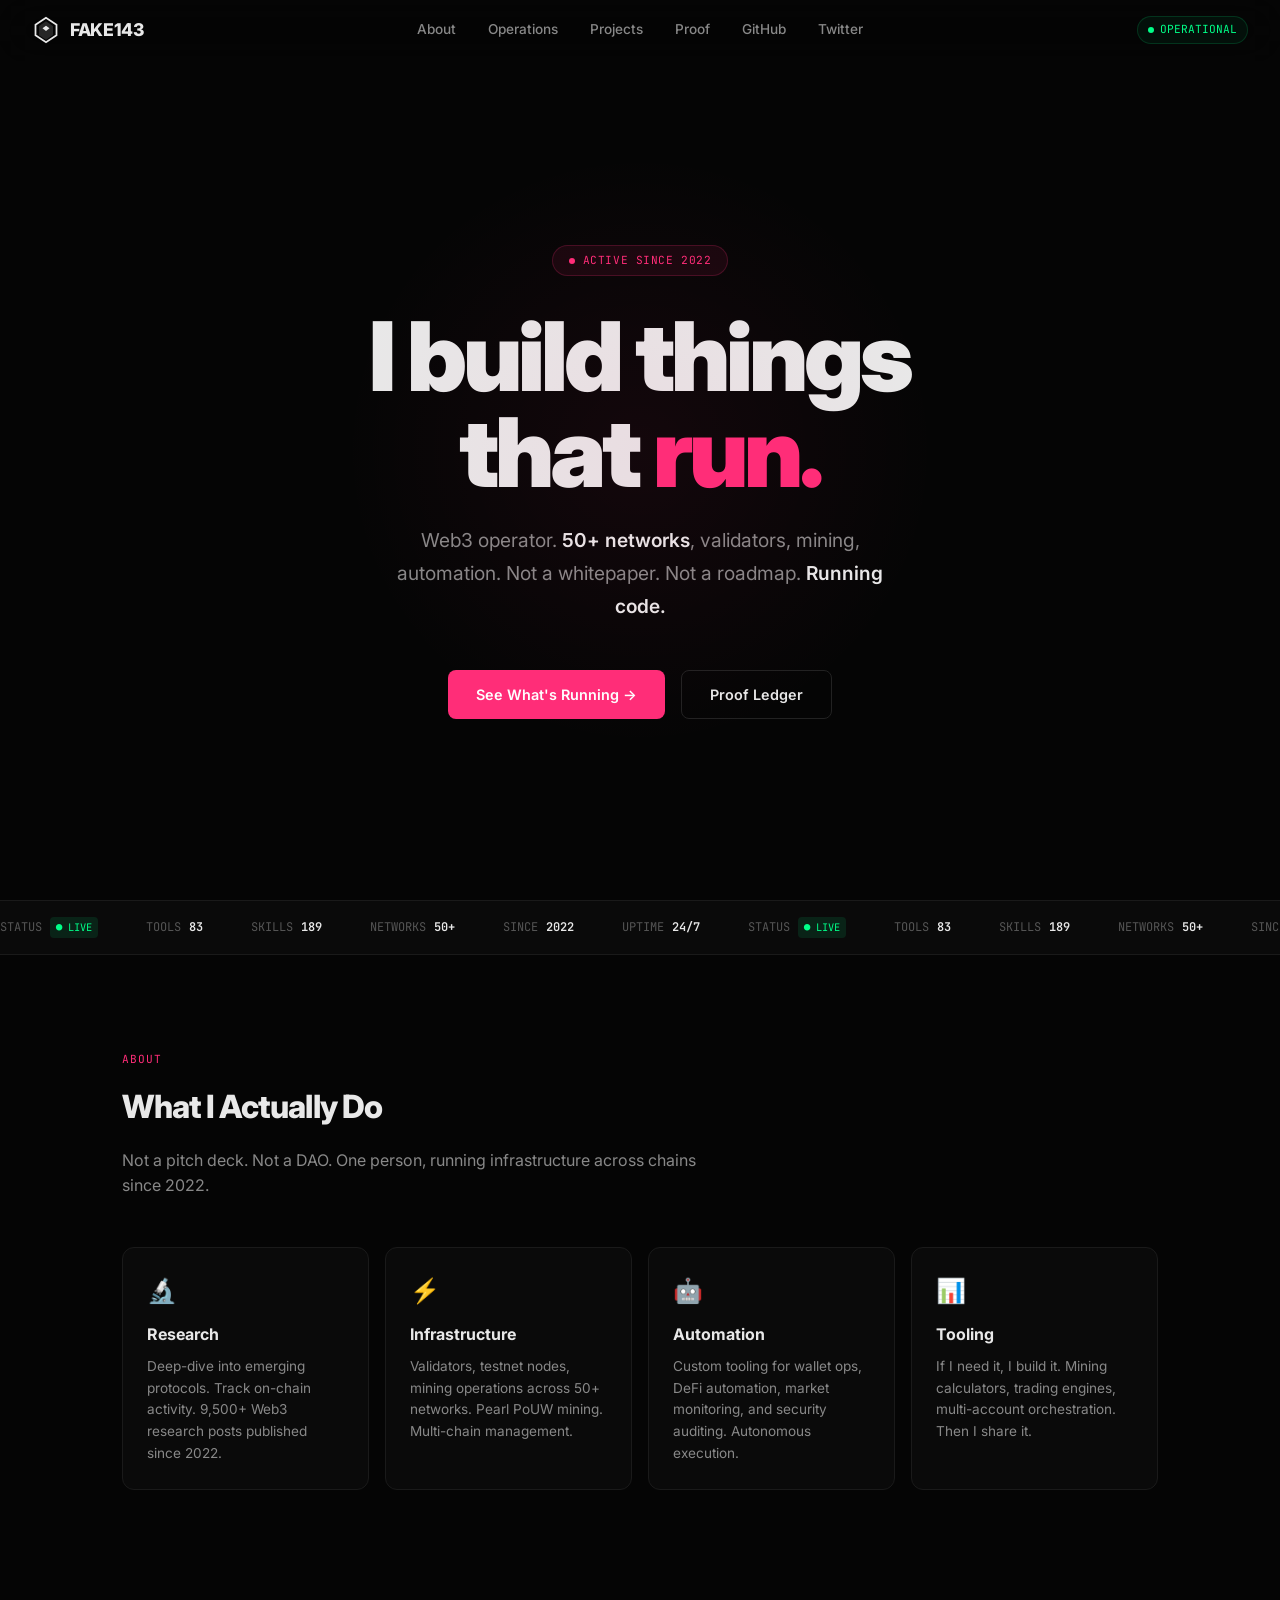
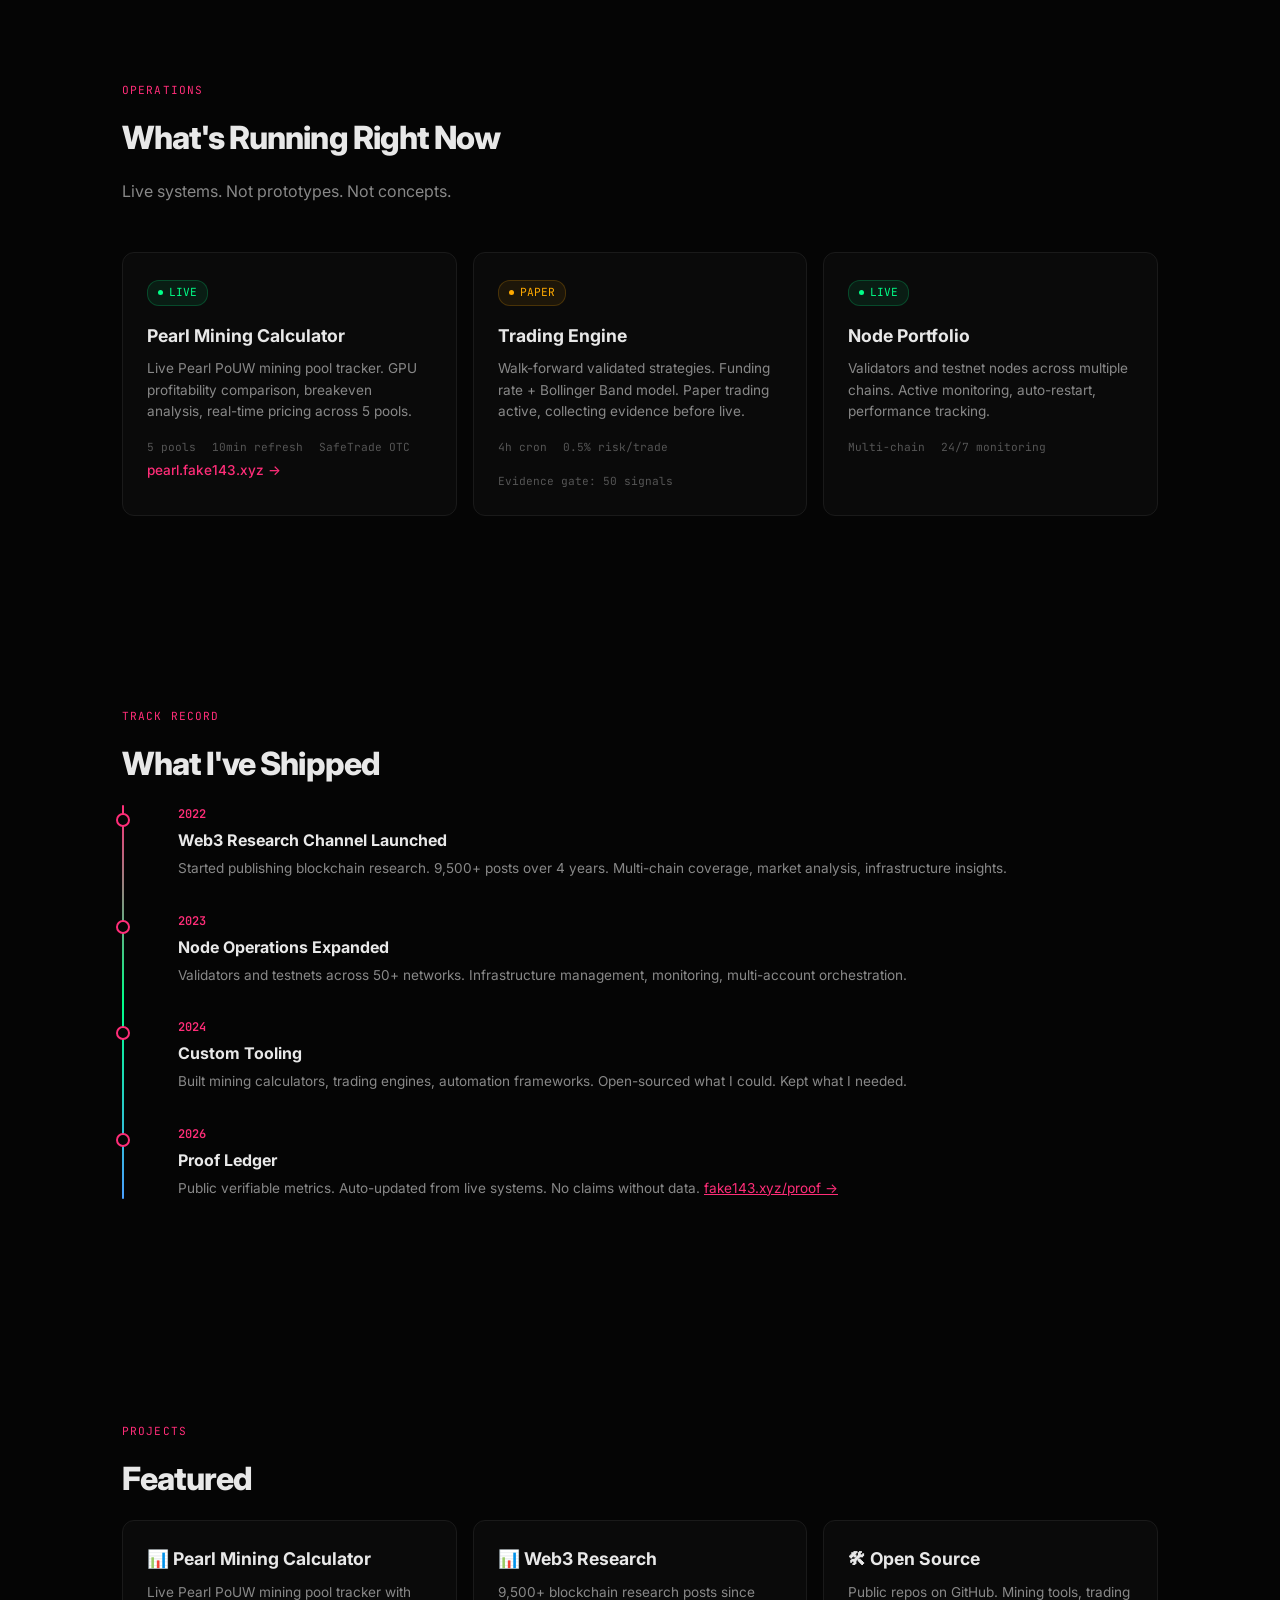
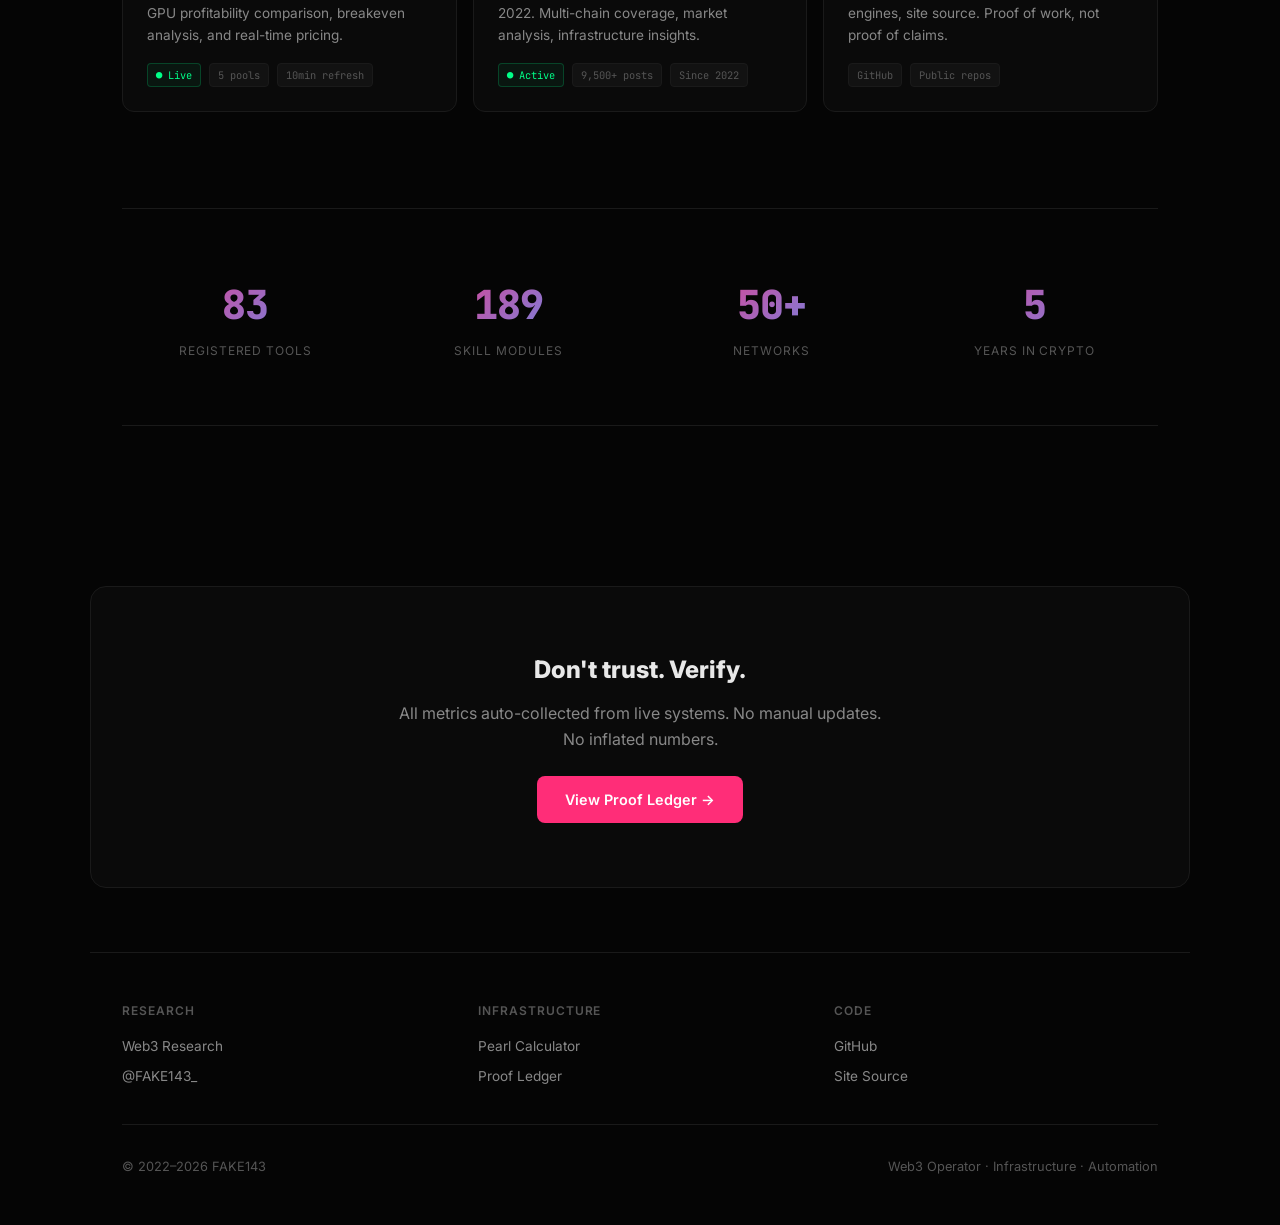
==== index.html @ 67526022 "Remove airdrop references for Google Safe Browsing review" ====
<!DOCTYPE html>
<html lang="en">
<head>
  <meta charset="UTF-8">
  <meta name="viewport" content="width=device-width, initial-scale=1.0">
  <title>FAKE143 — Web3 Operator</title>
  <meta name="description" content="FAKE143 — Web3 operator. Research, infrastructure, and automation across 50+ networks since 2022.">
  <meta property="og:title" content="FAKE143 — Web3 Operator">
  <meta property="og:description" content="Research, infrastructure, and automation across 50+ networks since 2022.">
  <meta property="og:type" content="website">
  <meta property="og:url" content="https://fake143.xyz">
  <link rel="canonical" href="https://fake143.xyz">
  <link rel="preconnect" href="https://fonts.googleapis.com">
  <link href="https://fonts.googleapis.com/css2?family=Inter:wght@400;500;600;700;800;900&family=JetBrains+Mono:wght@400;500;600&display=swap" rel="stylesheet">
  <style>
    :root {
      --bg: #050505;
      --surface: #0a0a0a;
      --surface-2: #0f0f0f;
      --border: #1a1a1a;
      --border-light: #222;
      --text: #e8e8e8;
      --text-dim: #888;
      --muted: #555;
      --pink: #ff2d78;
      --pink-dim: #cc2360;
      --green: #00ff88;
      --green-dim: #00cc6a;
      --blue: #4a9eff;
      --orange: #ffaa00;
      --mono: 'JetBrains Mono', 'Fira Code', monospace;
    }

    * { margin: 0; padding: 0; box-sizing: border-box; }

    html { scroll-behavior: smooth; }

    body {
      font-family: 'Inter', -apple-system, sans-serif;
      background: var(--bg);
      color: var(--text);
      line-height: 1.6;
      -webkit-font-smoothing: antialiased;
    }

    /* NAV */
    nav {
      position: fixed;
      top: 0;
      left: 0;
      right: 0;
      z-index: 100;
      padding: 1rem 2rem;
      display: flex;
      justify-content: space-between;
      align-items: center;
      backdrop-filter: blur(20px);
      background: rgba(5,5,5,0.8);
      border-bottom: 1px solid transparent;
      transition: border-color 0.3s;
    }

    nav.scrolled { border-bottom-color: var(--border); }

    .nav-logo {
      display: flex;
      align-items: center;
      gap: 10px;
      text-decoration: none;
      color: var(--text);
      font-weight: 800;
      font-size: 1.1rem;
      letter-spacing: -0.02em;
    }

    .nav-logo svg { width: 28px; height: 28px; }

    .nav-links {
      display: flex;
      gap: 2rem;
      align-items: center;
    }

    .nav-links a {
      color: var(--text-dim);
      text-decoration: none;
      font-size: 0.85rem;
      font-weight: 500;
      transition: color 0.2s;
    }

    .nav-links a:hover { color: var(--text); }

    .nav-status {
      display: flex;
      align-items: center;
      gap: 6px;
      font-family: var(--mono);
      font-size: 0.7rem;
      color: var(--green);
      background: rgba(0,255,136,0.05);
      padding: 4px 10px;
      border-radius: 20px;
      border: 1px solid rgba(0,255,136,0.15);
    }

    .nav-status .pulse {
      width: 6px;
      height: 6px;
      background: var(--green);
      border-radius: 50%;
      animation: pulse 2s infinite;
    }

    @keyframes pulse {
      0%, 100% { opacity: 1; }
      50% { opacity: 0.4; }
    }

    /* HERO */
    .hero {
      min-height: 100vh;
      display: flex;
      flex-direction: column;
      justify-content: center;
      align-items: center;
      text-align: center;
      padding: 8rem 2rem 4rem;
      position: relative;
      overflow: hidden;
    }

    .hero::before {
      content: '';
      position: absolute;
      top: 50%;
      left: 50%;
      transform: translate(-50%, -50%);
      width: 600px;
      height: 600px;
      background: radial-gradient(circle, rgba(255,45,120,0.06) 0%, transparent 70%);
      pointer-events: none;
    }

    .hero-badge {
      display: inline-flex;
      align-items: center;
      gap: 8px;
      background: rgba(255,45,120,0.08);
      border: 1px solid rgba(255,45,120,0.2);
      padding: 6px 16px;
      border-radius: 24px;
      font-family: var(--mono);
      font-size: 0.7rem;
      color: var(--pink);
      letter-spacing: 0.05em;
      margin-bottom: 2rem;
    }

    .hero-badge .dot {
      width: 6px;
      height: 6px;
      background: var(--pink);
      border-radius: 50%;
      animation: pulse 2s infinite;
    }

    .hero h1 {
      font-size: clamp(3rem, 8vw, 6rem);
      font-weight: 900;
      letter-spacing: -0.04em;
      line-height: 1;
      margin-bottom: 1.5rem;
    }

    .hero h1 .accent { color: var(--pink); }

    .hero-sub {
      font-size: 1.2rem;
      color: var(--text-dim);
      max-width: 500px;
      margin-bottom: 3rem;
      line-height: 1.7;
    }

    .hero-sub strong { color: var(--text); font-weight: 600; }

    .hero-actions {
      display: flex;
      gap: 1rem;
      flex-wrap: wrap;
      justify-content: center;
    }

    .btn {
      display: inline-flex;
      align-items: center;
      gap: 8px;
      padding: 12px 28px;
      border-radius: 8px;
      font-size: 0.9rem;
      font-weight: 600;
      text-decoration: none;
      transition: all 0.2s;
      cursor: pointer;
      border: none;
    }

    .btn-primary {
      background: var(--pink);
      color: white;
    }

    .btn-primary:hover {
      background: var(--pink-dim);
      transform: translateY(-1px);
    }

    .btn-ghost {
      background: transparent;
      color: var(--text);
      border: 1px solid var(--border-light);
    }

    .btn-ghost:hover {
      border-color: var(--muted);
      transform: translateY(-1px);
    }

    /* LIVE TICKER */
    .ticker {
      background: var(--surface);
      border-top: 1px solid var(--border);
      border-bottom: 1px solid var(--border);
      padding: 1rem 0;
      overflow: hidden;
    }

    .ticker-inner {
      display: flex;
      gap: 3rem;
      animation: scroll 30s linear infinite;
      white-space: nowrap;
    }

    @keyframes scroll {
      0% { transform: translateX(0); }
      100% { transform: translateX(-50%); }
    }

    .ticker-item {
      display: flex;
      align-items: center;
      gap: 8px;
      font-family: var(--mono);
      font-size: 0.75rem;
      color: var(--text-dim);
      flex-shrink: 0;
    }

    .ticker-item .label { color: var(--muted); }

    .ticker-item .value { color: var(--text); font-weight: 600; }

    .ticker-item .live {
      color: var(--green);
      font-size: 0.65rem;
      background: rgba(0,255,136,0.1);
      padding: 2px 6px;
      border-radius: 4px;
    }

    /* SECTIONS */
    section {
      padding: 6rem 2rem;
      max-width: 1100px;
      margin: 0 auto;
    }

    .section-label {
      font-family: var(--mono);
      font-size: 0.7rem;
      color: var(--pink);
      letter-spacing: 0.1em;
      text-transform: uppercase;
      margin-bottom: 0.75rem;
    }

    .section-title {
      font-size: 2rem;
      font-weight: 800;
      letter-spacing: -0.03em;
      margin-bottom: 1rem;
    }

    .section-desc {
      color: var(--text-dim);
      font-size: 1rem;
      max-width: 600px;
      margin-bottom: 3rem;
    }

    /* ABOUT GRID */
    .about-grid {
      display: grid;
      grid-template-columns: repeat(auto-fit, minmax(240px, 1fr));
      gap: 1rem;
    }

    .about-card {
      background: var(--surface);
      border: 1px solid var(--border);
      border-radius: 12px;
      padding: 1.5rem;
      transition: border-color 0.2s;
    }

    .about-card:hover { border-color: var(--border-light); }

    .about-card .icon {
      font-size: 1.5rem;
      margin-bottom: 0.75rem;
    }

    .about-card h3 {
      font-size: 1rem;
      font-weight: 700;
      margin-bottom: 0.5rem;
    }

    .about-card p {
      font-size: 0.85rem;
      color: var(--text-dim);
      line-height: 1.6;
    }

    /* OPERATIONS */
    .ops-grid {
      display: grid;
      grid-template-columns: repeat(auto-fit, minmax(280px, 1fr));
      gap: 1rem;
    }

    .ops-card {
      background: var(--surface);
      border: 1px solid var(--border);
      border-radius: 12px;
      padding: 1.5rem;
      position: relative;
      overflow: hidden;
      transition: border-color 0.2s;
    }

    .ops-card:hover { border-color: var(--border-light); }

    .ops-card .status {
      display: inline-flex;
      align-items: center;
      gap: 6px;
      font-family: var(--mono);
      font-size: 0.7rem;
      padding: 3px 10px;
      border-radius: 12px;
      margin-bottom: 1rem;
    }

    .ops-card .status.live {
      color: var(--green);
      background: rgba(0,255,136,0.08);
      border: 1px solid rgba(0,255,136,0.2);
    }

    .ops-card .status.active {
      color: var(--orange);
      background: rgba(255,170,0,0.08);
      border: 1px solid rgba(255,170,0,0.2);
    }

    .ops-card .status .dot {
      width: 5px;
      height: 5px;
      border-radius: 50%;
    }

    .ops-card .status.live .dot { background: var(--green); animation: pulse 2s infinite; }
    .ops-card .status.active .dot { background: var(--orange); animation: pulse 3s infinite; }

    .ops-card h3 {
      font-size: 1.1rem;
      font-weight: 700;
      margin-bottom: 0.5rem;
    }

    .ops-card p {
      font-size: 0.85rem;
      color: var(--text-dim);
      line-height: 1.6;
      margin-bottom: 1rem;
    }

    .ops-card .meta {
      display: flex;
      gap: 1rem;
      flex-wrap: wrap;
    }

    .ops-card .meta span {
      font-family: var(--mono);
      font-size: 0.7rem;
      color: var(--muted);
    }

    .ops-card a {
      color: var(--pink);
      text-decoration: none;
      font-size: 0.85rem;
      font-weight: 500;
    }

    .ops-card a:hover { text-decoration: underline; }

    /* TIMELINE */
    .timeline {
      position: relative;
      padding-left: 2rem;
    }

    .timeline::before {
      content: '';
      position: absolute;
      left: 0;
      top: 0;
      bottom: 0;
      width: 2px;
      background: linear-gradient(to bottom, var(--pink), var(--green), var(--blue));
      border-radius: 2px;
    }

    .timeline-item {
      position: relative;
      margin-bottom: 2rem;
      padding-left: 1.5rem;
    }

    .timeline-item::before {
      content: '';
      position: absolute;
      left: -2.35rem;
      top: 0.5rem;
      width: 10px;
      height: 10px;
      background: var(--bg);
      border: 2px solid var(--pink);
      border-radius: 50%;
    }

    .timeline-item .year {
      font-family: var(--mono);
      font-size: 0.75rem;
      color: var(--pink);
      font-weight: 600;
      margin-bottom: 0.25rem;
    }

    .timeline-item h3 {
      font-size: 1rem;
      font-weight: 700;
      margin-bottom: 0.25rem;
    }

    .timeline-item p {
      font-size: 0.85rem;
      color: var(--text-dim);
    }

    /* PROJECTS */
    .projects-grid {
      display: grid;
      grid-template-columns: repeat(auto-fit, minmax(300px, 1fr));
      gap: 1rem;
    }

    .project-card {
      background: var(--surface);
      border: 1px solid var(--border);
      border-radius: 12px;
      padding: 1.5rem;
      text-decoration: none;
      color: inherit;
      transition: all 0.2s;
      display: block;
    }

    .project-card:hover {
      border-color: var(--pink);
      transform: translateY(-2px);
    }

    .project-card h3 {
      font-size: 1.1rem;
      font-weight: 700;
      margin-bottom: 0.5rem;
    }

    .project-card p {
      font-size: 0.85rem;
      color: var(--text-dim);
      line-height: 1.6;
      margin-bottom: 1rem;
    }

    .project-card .tags {
      display: flex;
      gap: 8px;
      flex-wrap: wrap;
    }

    .project-card .tag {
      font-family: var(--mono);
      font-size: 0.65rem;
      padding: 3px 8px;
      border-radius: 4px;
      background: rgba(255,255,255,0.03);
      color: var(--muted);
      border: 1px solid var(--border);
    }

    .project-card .tag.live {
      color: var(--green);
      background: rgba(0,255,136,0.05);
      border-color: rgba(0,255,136,0.2);
    }

    /* STATS */
    .stats-bar {
      display: grid;
      grid-template-columns: repeat(4, 1fr);
      gap: 1rem;
      padding: 4rem 0;
      border-top: 1px solid var(--border);
      border-bottom: 1px solid var(--border);
    }

    .stat {
      text-align: center;
    }

    .stat .number {
      font-size: 2.5rem;
      font-weight: 900;
      font-family: var(--mono);
      letter-spacing: -0.02em;
      background: linear-gradient(135deg, var(--pink), var(--blue));
      -webkit-background-clip: text;
      -webkit-text-fill-color: transparent;
      background-clip: text;
    }

    .stat .label {
      font-size: 0.75rem;
      color: var(--muted);
      text-transform: uppercase;
      letter-spacing: 0.08em;
      margin-top: 0.25rem;
    }

    /* PROOF CTA */
    .proof-cta {
      text-align: center;
      padding: 4rem 2rem;
      background: var(--surface);
      border: 1px solid var(--border);
      border-radius: 16px;
      margin: 4rem auto;
      max-width: 1100px;
    }

    .proof-cta h2 {
      font-size: 1.5rem;
      font-weight: 800;
      margin-bottom: 0.75rem;
    }

    .proof-cta p {
      color: var(--text-dim);
      margin-bottom: 1.5rem;
      max-width: 500px;
      margin-left: auto;
      margin-right: auto;
    }

    /* FOOTER */
    footer {
      border-top: 1px solid var(--border);
      padding: 3rem 2rem;
      max-width: 1100px;
      margin: 0 auto;
    }

    .footer-grid {
      display: grid;
      grid-template-columns: repeat(3, 1fr);
      gap: 2rem;
      margin-bottom: 2rem;
    }

    .footer-col h4 {
      font-size: 0.75rem;
      font-weight: 600;
      text-transform: uppercase;
      letter-spacing: 0.08em;
      color: var(--muted);
      margin-bottom: 0.75rem;
    }

    .footer-col a {
      display: block;
      color: var(--text-dim);
      text-decoration: none;
      font-size: 0.85rem;
      padding: 0.25rem 0;
      transition: color 0.2s;
    }

    .footer-col a:hover { color: var(--text); }

    .footer-bottom {
      display: flex;
      justify-content: space-between;
      align-items: center;
      padding-top: 2rem;
      border-top: 1px solid var(--border);
      font-size: 0.8rem;
      color: var(--muted);
    }

    .footer-bottom a {
      color: var(--pink);
      text-decoration: none;
    }

    @media (max-width: 768px) {
      .nav-links { display: none; }
      .hero h1 { font-size: 2.5rem; }
      .hero-sub { font-size: 1rem; }
      section { padding: 4rem 1.5rem; }
      .stats-bar { grid-template-columns: repeat(2, 1fr); }
      .stat .number { font-size: 1.8rem; }
      .footer-grid { grid-template-columns: 1fr; }
      .footer-bottom { flex-direction: column; gap: 0.5rem; text-align: center; }
    }
  </style>
</head>
<body>

  <!-- NAV -->
  <nav>
    <a href="/" class="nav-logo">
      <svg viewBox="0 0 32 32" fill="none">
        <path d="M16 2L4 10v12l12 8 12-8V10L16 2z" stroke="currentColor" stroke-width="2" fill="none"/>
        <path d="M16 6l-8 5.3v10.7L16 27l8-5.3V11.3L16 6z" fill="currentColor" opacity="0.15"/>
        <path d="M12 14l4-3 4 3-4 3-4-3z" fill="currentColor"/>
      </svg>
      FAKE143
    </a>
    <div class="nav-links">
      <a href="#about">About</a>
      <a href="#operations">Operations</a>
      <a href="#projects">Projects</a>
      <a href="/proof/">Proof</a>
      <a href="https://github.com/FAKE143TR" target="_blank">GitHub</a>
      <a href="https://x.com/FAKE143_" target="_blank">Twitter</a>
    </div>
    <div class="nav-status">
      <span class="pulse"></span>
      OPERATIONAL
    </div>
  </nav>

  <!-- HERO -->
  <section class="hero">
    <div class="hero-badge">
      <span class="dot"></span>
      ACTIVE SINCE 2022
    </div>
    <h1>I build things<br>that <span class="accent">run.</span></h1>
    <p class="hero-sub">
      Web3 operator. <strong>50+ networks</strong>, validators, mining, automation.
      Not a whitepaper. Not a roadmap. <strong>Running code.</strong>
    </p>
    <div class="hero-actions">
      <a href="#operations" class="btn btn-primary">See What's Running →</a>
      <a href="/proof/" class="btn btn-ghost">Proof Ledger</a>
    </div>
  </section>

  <!-- LIVE TICKER -->
  <div class="ticker">
    <div class="ticker-inner" id="ticker">
      <div class="ticker-item">
        <span class="label">STATUS</span>
        <span class="live">● LIVE</span>
      </div>
      <div class="ticker-item">
        <span class="label">TOOLS</span>
        <span class="value">83</span>
      </div>
      <div class="ticker-item">
        <span class="label">SKILLS</span>
        <span class="value">189</span>
      </div>
      <div class="ticker-item">
        <span class="label">NETWORKS</span>
        <span class="value">50+</span>
      </div>
      <div class="ticker-item">
        <span class="label">SINCE</span>
        <span class="value">2022</span>
      </div>
      <div class="ticker-item">
        <span class="label">UPTIME</span>
        <span class="value">24/7</span>
      </div>
      <!-- duplicate for seamless scroll -->
      <div class="ticker-item">
        <span class="label">STATUS</span>
        <span class="live">● LIVE</span>
      </div>
      <div class="ticker-item">
        <span class="label">TOOLS</span>
        <span class="value">83</span>
      </div>
      <div class="ticker-item">
        <span class="label">SKILLS</span>
        <span class="value">189</span>
      </div>
      <div class="ticker-item">
        <span class="label">NETWORKS</span>
        <span class="value">50+</span>
      </div>
      <div class="ticker-item">
        <span class="label">SINCE</span>
        <span class="value">2022</span>
      </div>
      <div class="ticker-item">
        <span class="label">UPTIME</span>
        <span class="value">24/7</span>
      </div>
    </div>
  </div>

  <!-- ABOUT -->
  <section id="about">
    <div class="section-label">About</div>
    <h2 class="section-title">What I Actually Do</h2>
    <p class="section-desc">Not a pitch deck. Not a DAO. One person, running infrastructure across chains since 2022.</p>
    <div class="about-grid">
      <div class="about-card">
        <div class="icon">🔬</div>
        <h3>Research</h3>
        <p>Deep-dive into emerging protocols. Track on-chain activity. 9,500+ Web3 research posts published since 2022.</p>
      </div>
      <div class="about-card">
        <div class="icon">⚡</div>
        <h3>Infrastructure</h3>
        <p>Validators, testnet nodes, mining operations across 50+ networks. Pearl PoUW mining. Multi-chain management.</p>
      </div>
      <div class="about-card">
        <div class="icon">🤖</div>
        <h3>Automation</h3>
        <p>Custom tooling for wallet ops, DeFi automation, market monitoring, and security auditing. Autonomous execution.</p>
      </div>
      <div class="about-card">
        <div class="icon">📊</div>
        <h3>Tooling</h3>
        <p>If I need it, I build it. Mining calculators, trading engines, multi-account orchestration. Then I share it.</p>
      </div>
    </div>
  </section>

  <!-- OPERATIONS -->
  <section id="operations">
    <div class="section-label">Operations</div>
    <h2 class="section-title">What's Running Right Now</h2>
    <p class="section-desc">Live systems. Not prototypes. Not concepts.</p>
    <div class="ops-grid">
      <div class="ops-card">
        <div class="status live"><span class="dot"></span> LIVE</div>
        <h3>Pearl Mining Calculator</h3>
        <p>Live Pearl PoUW mining pool tracker. GPU profitability comparison, breakeven analysis, real-time pricing across 5 pools.</p>
        <div class="meta">
          <span>5 pools</span>
          <span>10min refresh</span>
          <span>SafeTrade OTC</span>
        </div>
        <a href="https://pearl.fake143.xyz" target="_blank">pearl.fake143.xyz →</a>
      </div>
      <div class="ops-card">
        <div class="status active"><span class="dot"></span> PAPER</div>
        <h3>Trading Engine</h3>
        <p>Walk-forward validated strategies. Funding rate + Bollinger Band model. Paper trading active, collecting evidence before live.</p>
        <div class="meta">
          <span>4h cron</span>
          <span>0.5% risk/trade</span>
          <span>Evidence gate: 50 signals</span>
        </div>
      </div>
      <div class="ops-card">
        <div class="status live"><span class="dot"></span> LIVE</div>
        <h3>Node Portfolio</h3>
        <p>Validators and testnet nodes across multiple chains. Active monitoring, auto-restart, performance tracking.</p>
        <div class="meta">
          <span>Multi-chain</span>
          <span>24/7 monitoring</span>
        </div>
      </div>
    </div>
  </section>

  <!-- TIMELINE -->
  <section id="timeline">
    <div class="section-label">Track Record</div>
    <h2 class="section-title">What I've Shipped</h2>
    <div class="timeline">
      <div class="timeline-item">
        <div class="year">2022</div>
        <h3>Web3 Research Channel Launched</h3>
        <p>Started publishing blockchain research. 9,500+ posts over 4 years. Multi-chain coverage, market analysis, infrastructure insights.</p>
      </div>
      <div class="timeline-item">
        <div class="year">2023</div>
        <h3>Node Operations Expanded</h3>
        <p>Validators and testnets across 50+ networks. Infrastructure management, monitoring, multi-account orchestration.</p>
      </div>
      <div class="timeline-item">
        <div class="year">2024</div>
        <h3>Custom Tooling</h3>
        <p>Built mining calculators, trading engines, automation frameworks. Open-sourced what I could. Kept what I needed.</p>
      </div>
      <div class="timeline-item">
        <div class="year">2026</div>
        <h3>Proof Ledger</h3>
        <p>Public verifiable metrics. Auto-updated from live systems. No claims without data. <a href="/proof/" style="color:var(--pink)">fake143.xyz/proof →</a></p>
      </div>
    </div>
  </section>

  <!-- PROJECTS -->
  <section id="projects">
    <div class="section-label">Projects</div>
    <h2 class="section-title">Featured</h2>
    <div class="projects-grid">
      <a href="https://pearl.fake143.xyz" target="_blank" class="project-card">
        <h3>📊 Pearl Mining Calculator</h3>
        <p>Live Pearl PoUW mining pool tracker with GPU profitability comparison, breakeven analysis, and real-time pricing.</p>
        <div class="tags">
          <span class="tag live">● Live</span>
          <span class="tag">5 pools</span>
          <span class="tag">10min refresh</span>
        </div>
      </a>
      <a href="https://t.me/FakeAirdropX" target="_blank" class="project-card">
        <h3>📊 Web3 Research</h3>
        <p>9,500+ blockchain research posts since 2022. Multi-chain coverage, market analysis, infrastructure insights.</p>
        <div class="tags">
          <span class="tag live">● Active</span>
          <span class="tag">9,500+ posts</span>
          <span class="tag">Since 2022</span>
        </div>
      </a>
      <a href="https://github.com/FAKE143TR" target="_blank" class="project-card">
        <h3>🛠 Open Source</h3>
        <p>Public repos on GitHub. Mining tools, trading engines, site source. Proof of work, not proof of claims.</p>
        <div class="tags">
          <span class="tag">GitHub</span>
          <span class="tag">Public repos</span>
        </div>
      </a>
    </div>
  </section>

  <!-- STATS -->
  <section style="padding-top:0">
    <div class="stats-bar">
      <div class="stat">
        <div class="number">83</div>
        <div class="label">Registered Tools</div>
      </div>
      <div class="stat">
        <div class="number">189</div>
        <div class="label">Skill Modules</div>
      </div>
      <div class="stat">
        <div class="number">50+</div>
        <div class="label">Networks</div>
      </div>
      <div class="stat">
        <div class="number">5</div>
        <div class="label">Years in Crypto</div>
      </div>
    </div>
  </section>

  <!-- PROOF CTA -->
  <div class="proof-cta">
    <h2>Don't trust. Verify.</h2>
    <p>All metrics auto-collected from live systems. No manual updates. No inflated numbers.</p>
    <a href="/proof/" class="btn btn-primary">View Proof Ledger →</a>
  </div>

  <!-- FOOTER -->
  <footer>
    <div class="footer-grid">
      <div class="footer-col">
        <h4>Research</h4>
        <a href="https://t.me/FakeAirdropX" target="_blank">Web3 Research</a>
        <a href="https://x.com/FAKE143_" target="_blank">@FAKE143_</a>
      </div>
      <div class="footer-col">
        <h4>Infrastructure</h4>
        <a href="https://pearl.fake143.xyz" target="_blank">Pearl Calculator</a>
        <a href="/proof/">Proof Ledger</a>
      </div>
      <div class="footer-col">
        <h4>Code</h4>
        <a href="https://github.com/FAKE143TR" target="_blank">GitHub</a>
        <a href="https://github.com/FAKE143TR/fake143-site" target="_blank">Site Source</a>
      </div>
    </div>
    <div class="footer-bottom">
      <span>© 2022–2026 FAKE143</span>
      <span>Web3 Operator · Infrastructure · Automation</span>
    </div>
  </footer>

  <script>
    // Nav scroll effect
    window.addEventListener('scroll', () => {
      document.querySelector('nav').classList.toggle('scrolled', window.scrollY > 50);
    });

    // Smooth scroll for anchor links
    document.querySelectorAll('a[href^="#"]').forEach(a => {
      a.addEventListener('click', e => {
        e.preventDefault();
        const target = document.querySelector(a.getAttribute('href'));
        if (target) target.scrollIntoView({ behavior: 'smooth', block: 'start' });
      });
    });
  </script>
</body>
</html>
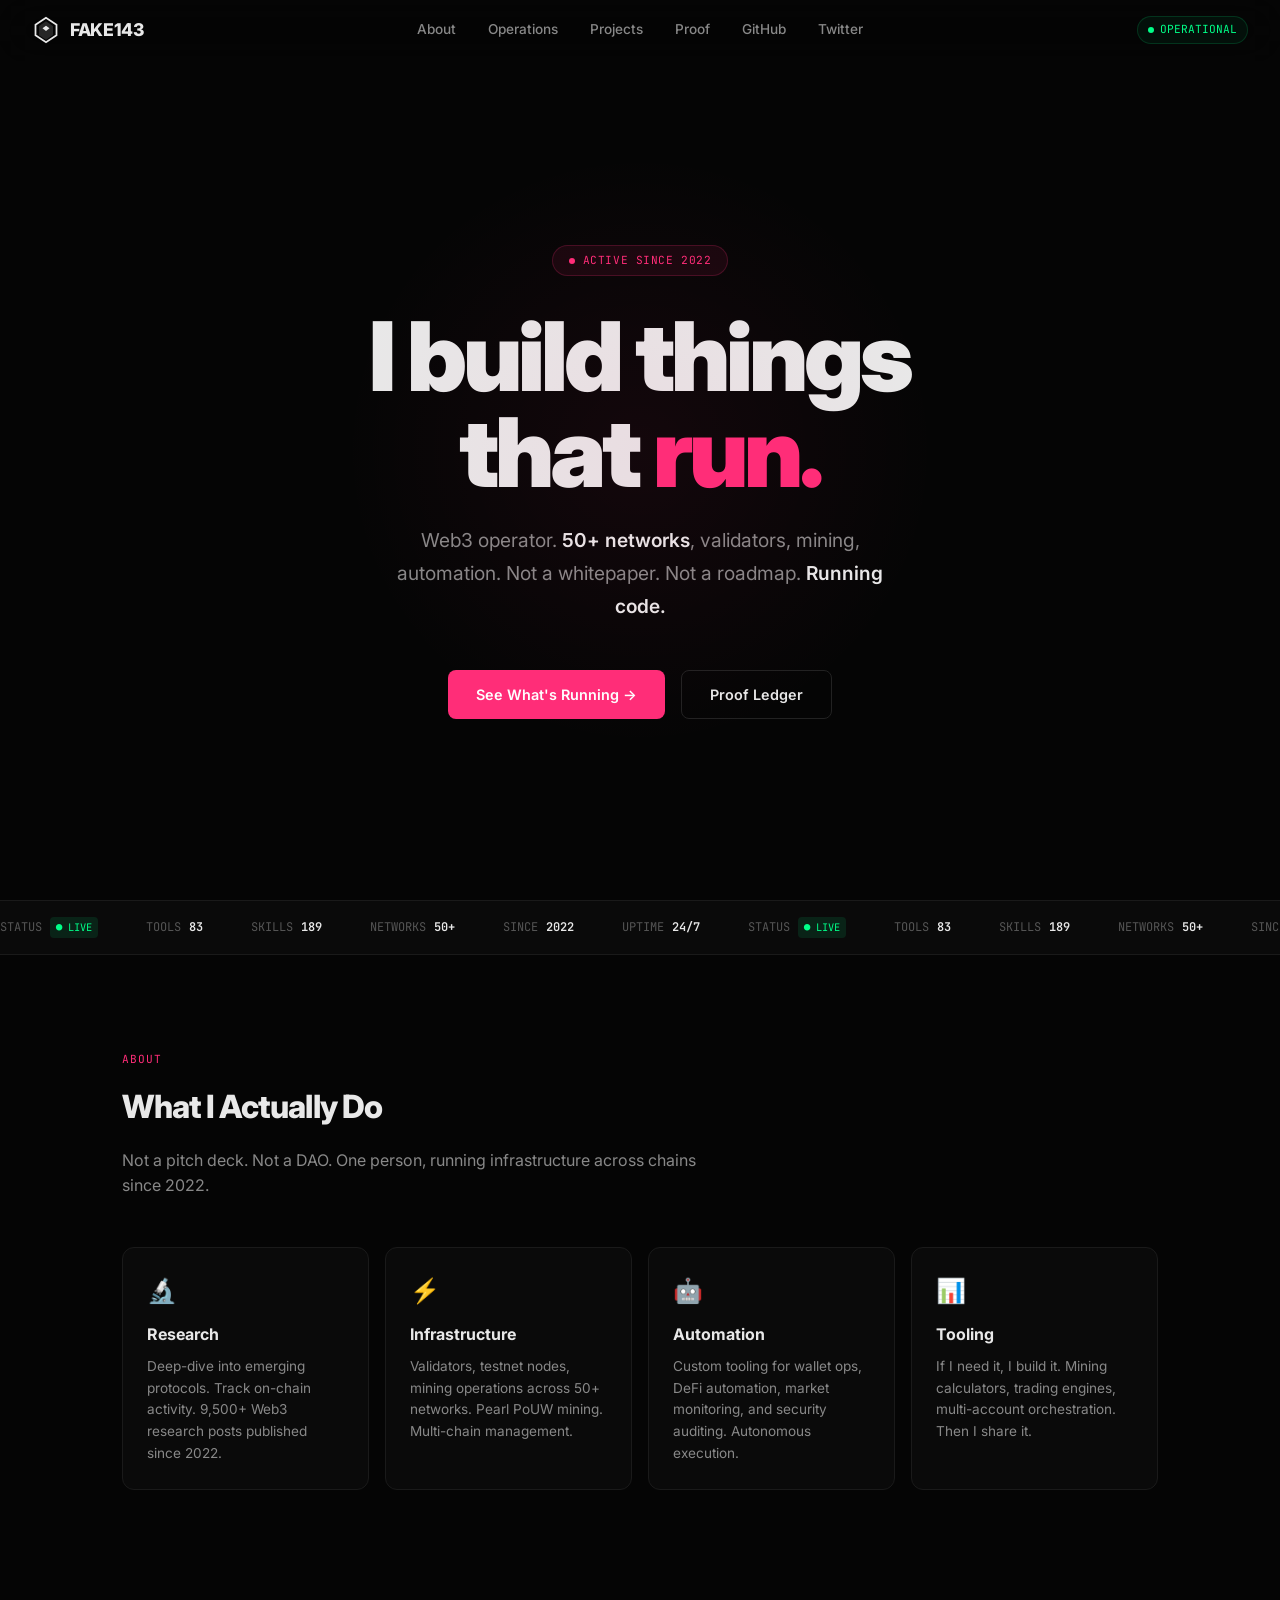
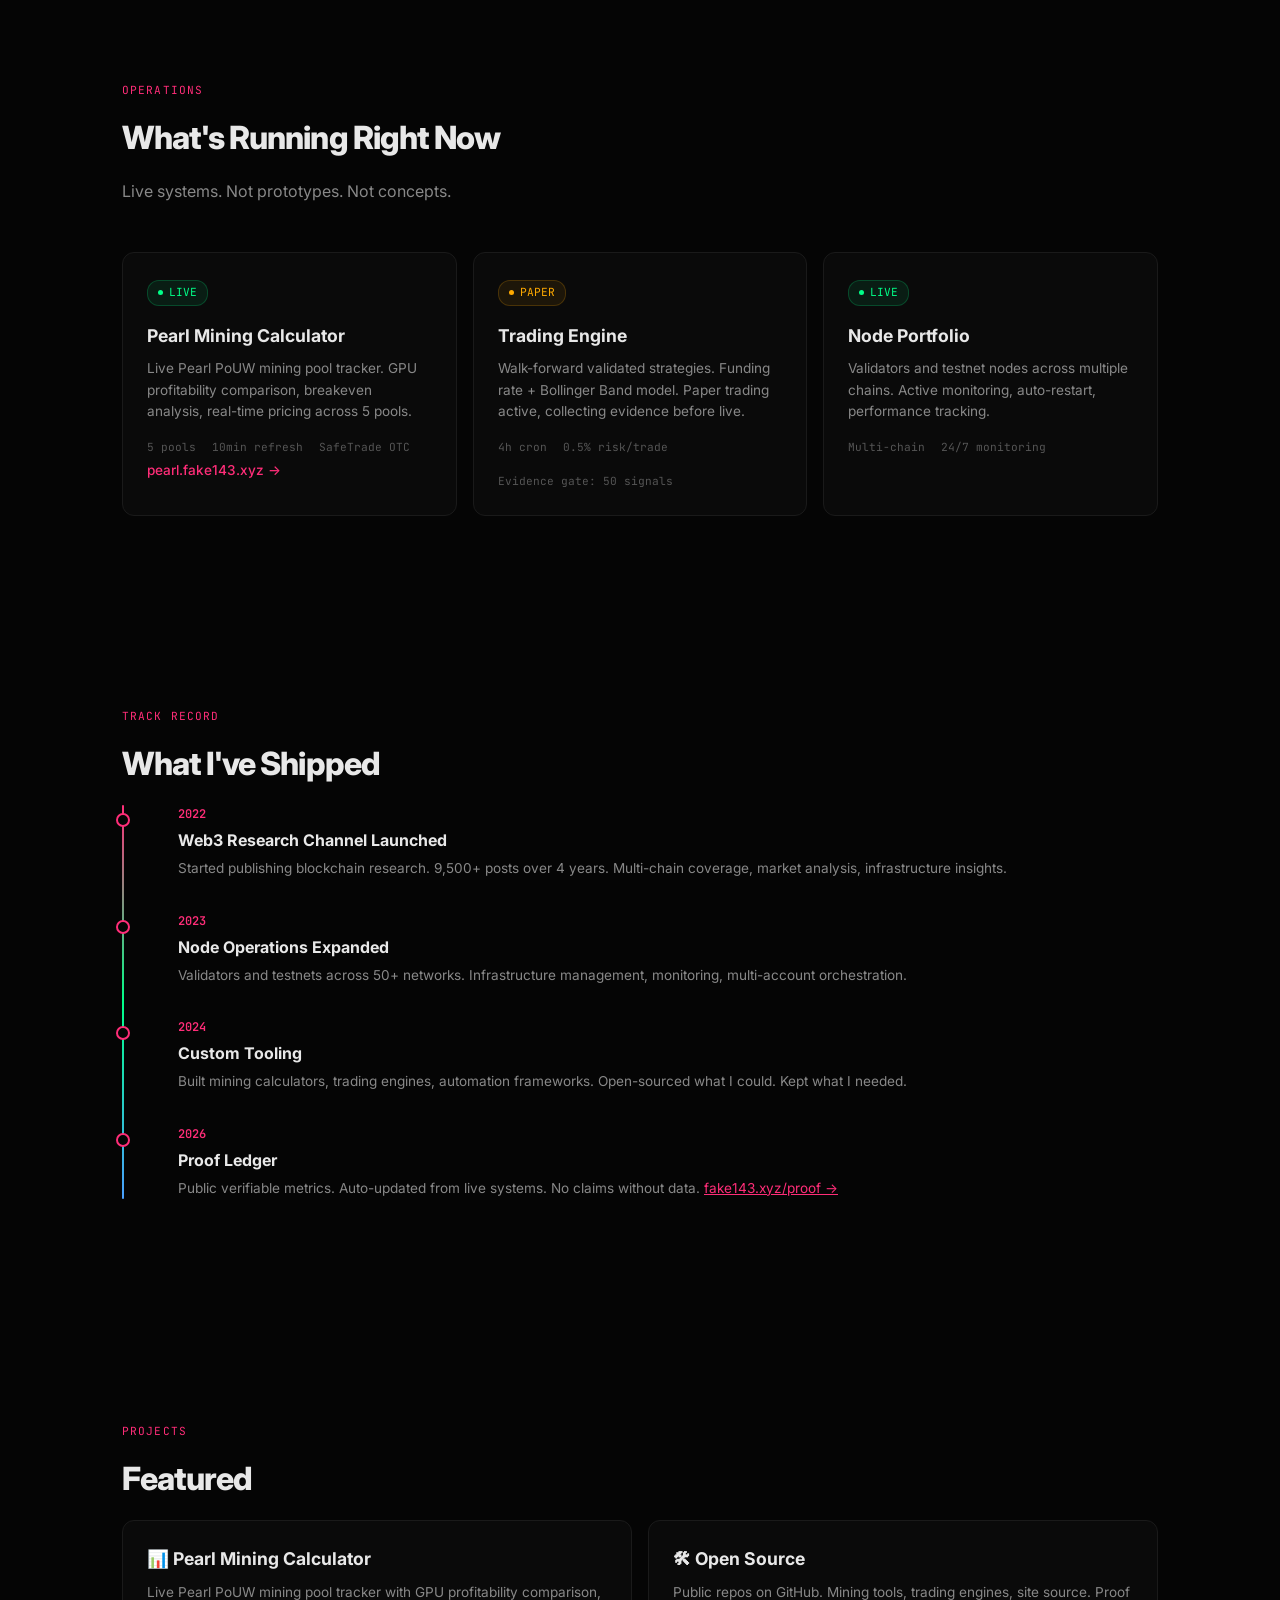
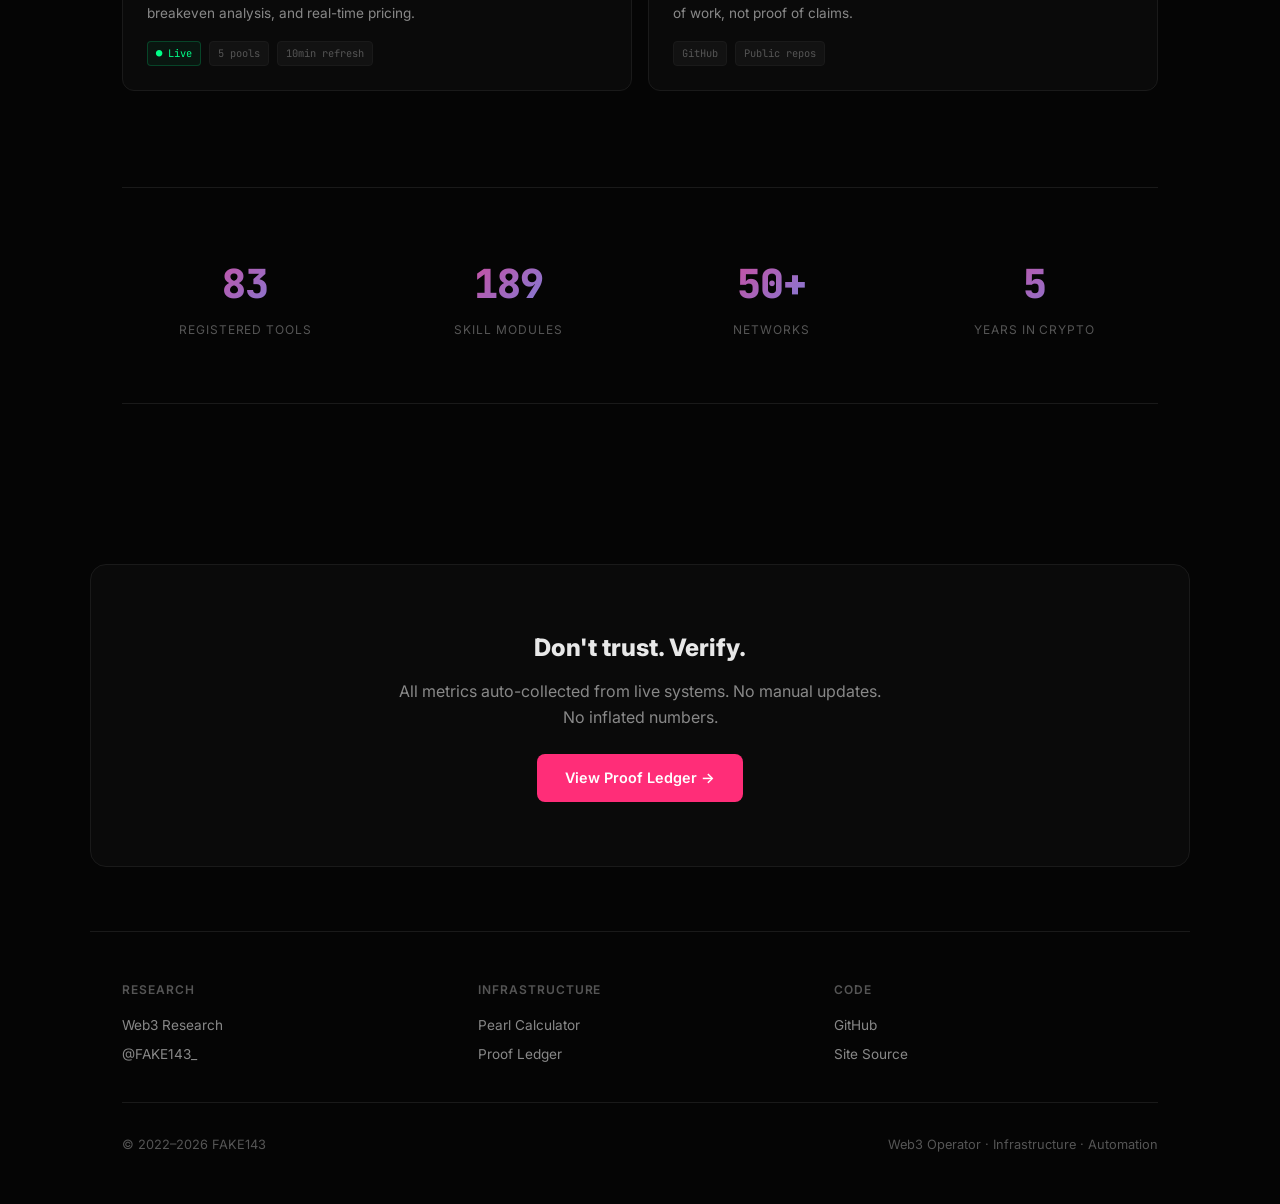
==== commit a38993b8: "Remove all FakeAirdropX and airdrop references for Google Safe Browsing" ====
--- a/index.html
+++ b/index.html
@@ -859,15 +859,7 @@
           <span class="tag">10min refresh</span>
         </div>
       </a>
-      <a href="https://t.me/FakeAirdropX" target="_blank" class="project-card">
-        <h3>📊 Web3 Research</h3>
-        <p>9,500+ blockchain research posts since 2022. Multi-chain coverage, market analysis, infrastructure insights.</p>
-        <div class="tags">
-          <span class="tag live">● Active</span>
-          <span class="tag">9,500+ posts</span>
-          <span class="tag">Since 2022</span>
-        </div>
-      </a>
+
       <a href="https://github.com/FAKE143TR" target="_blank" class="project-card">
         <h3>🛠 Open Source</h3>
         <p>Public repos on GitHub. Mining tools, trading engines, site source. Proof of work, not proof of claims.</p>
@@ -913,7 +905,7 @@
     <div class="footer-grid">
       <div class="footer-col">
         <h4>Research</h4>
-        <a href="https://t.me/FakeAirdropX" target="_blank">Web3 Research</a>
+        <a href="https://x.com/FAKE143_" target="_blank">Web3 Research</a>
         <a href="https://x.com/FAKE143_" target="_blank">@FAKE143_</a>
       </div>
       <div class="footer-col">
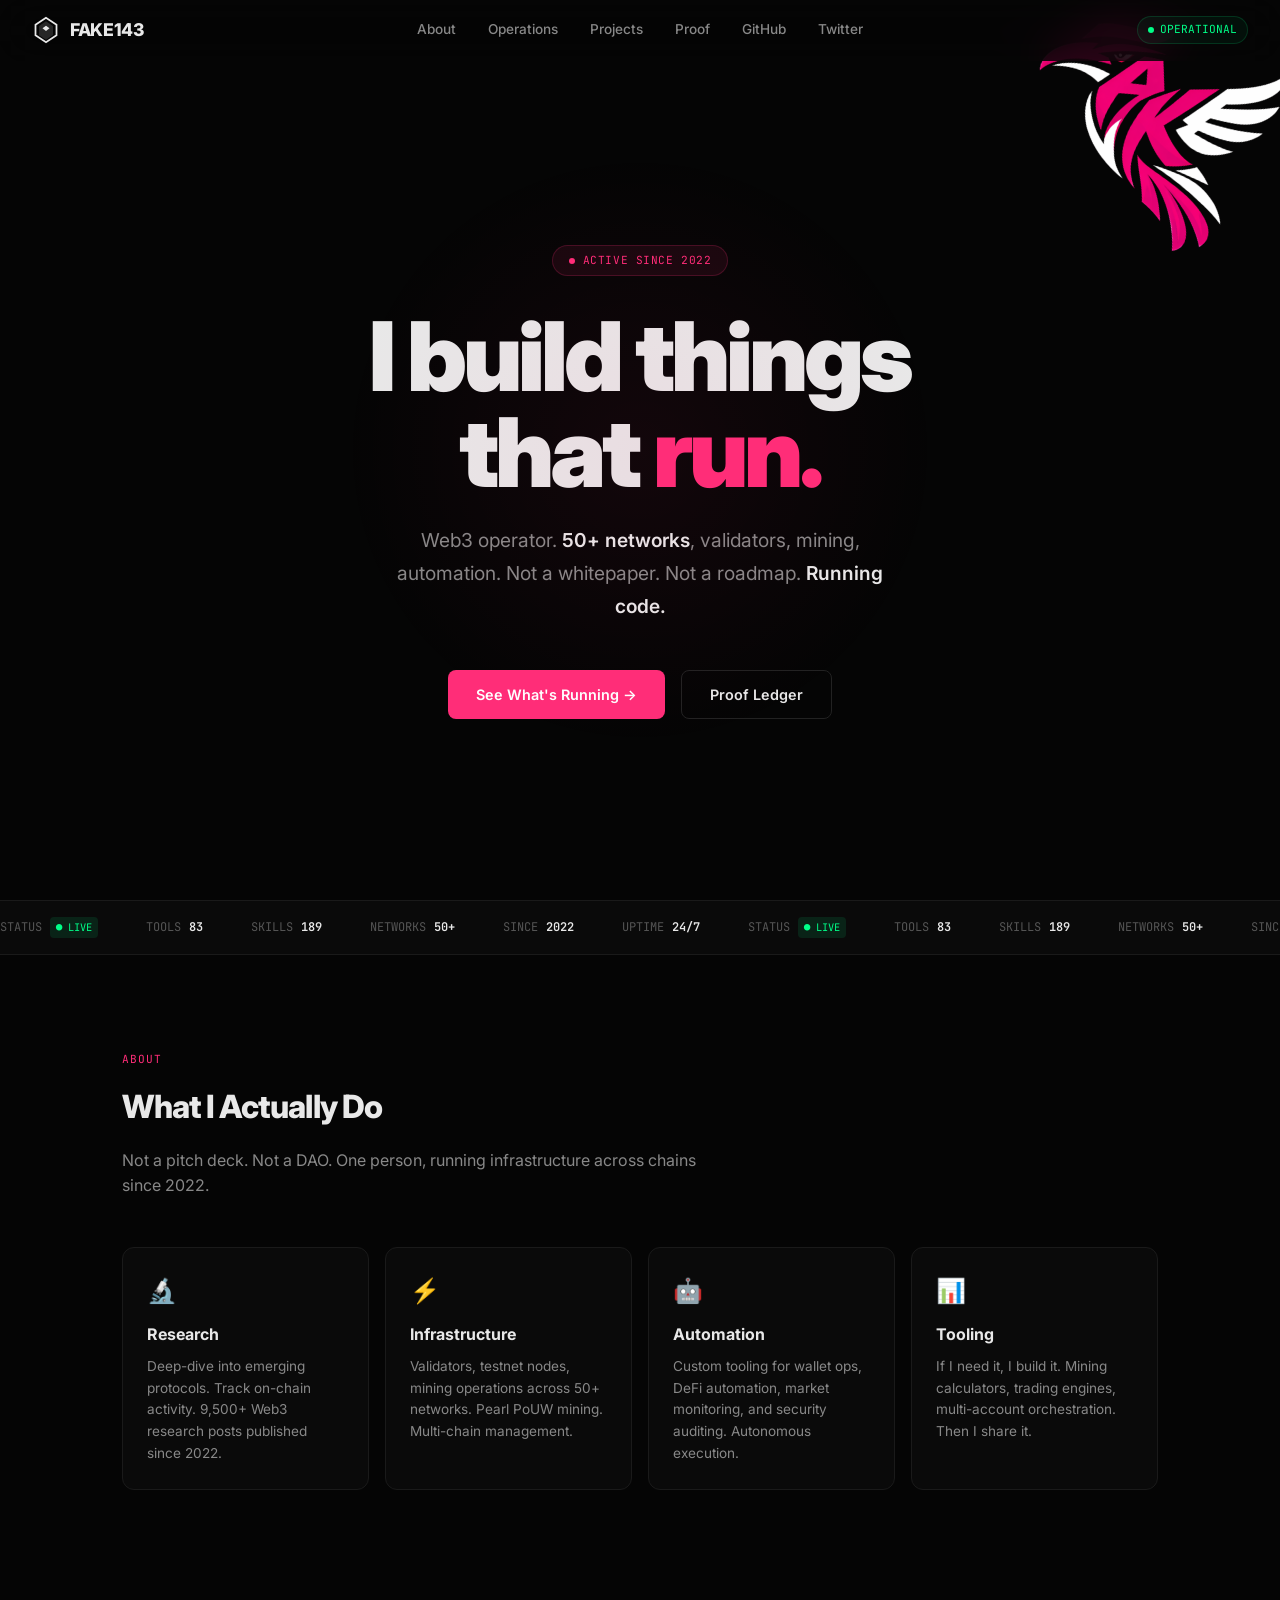
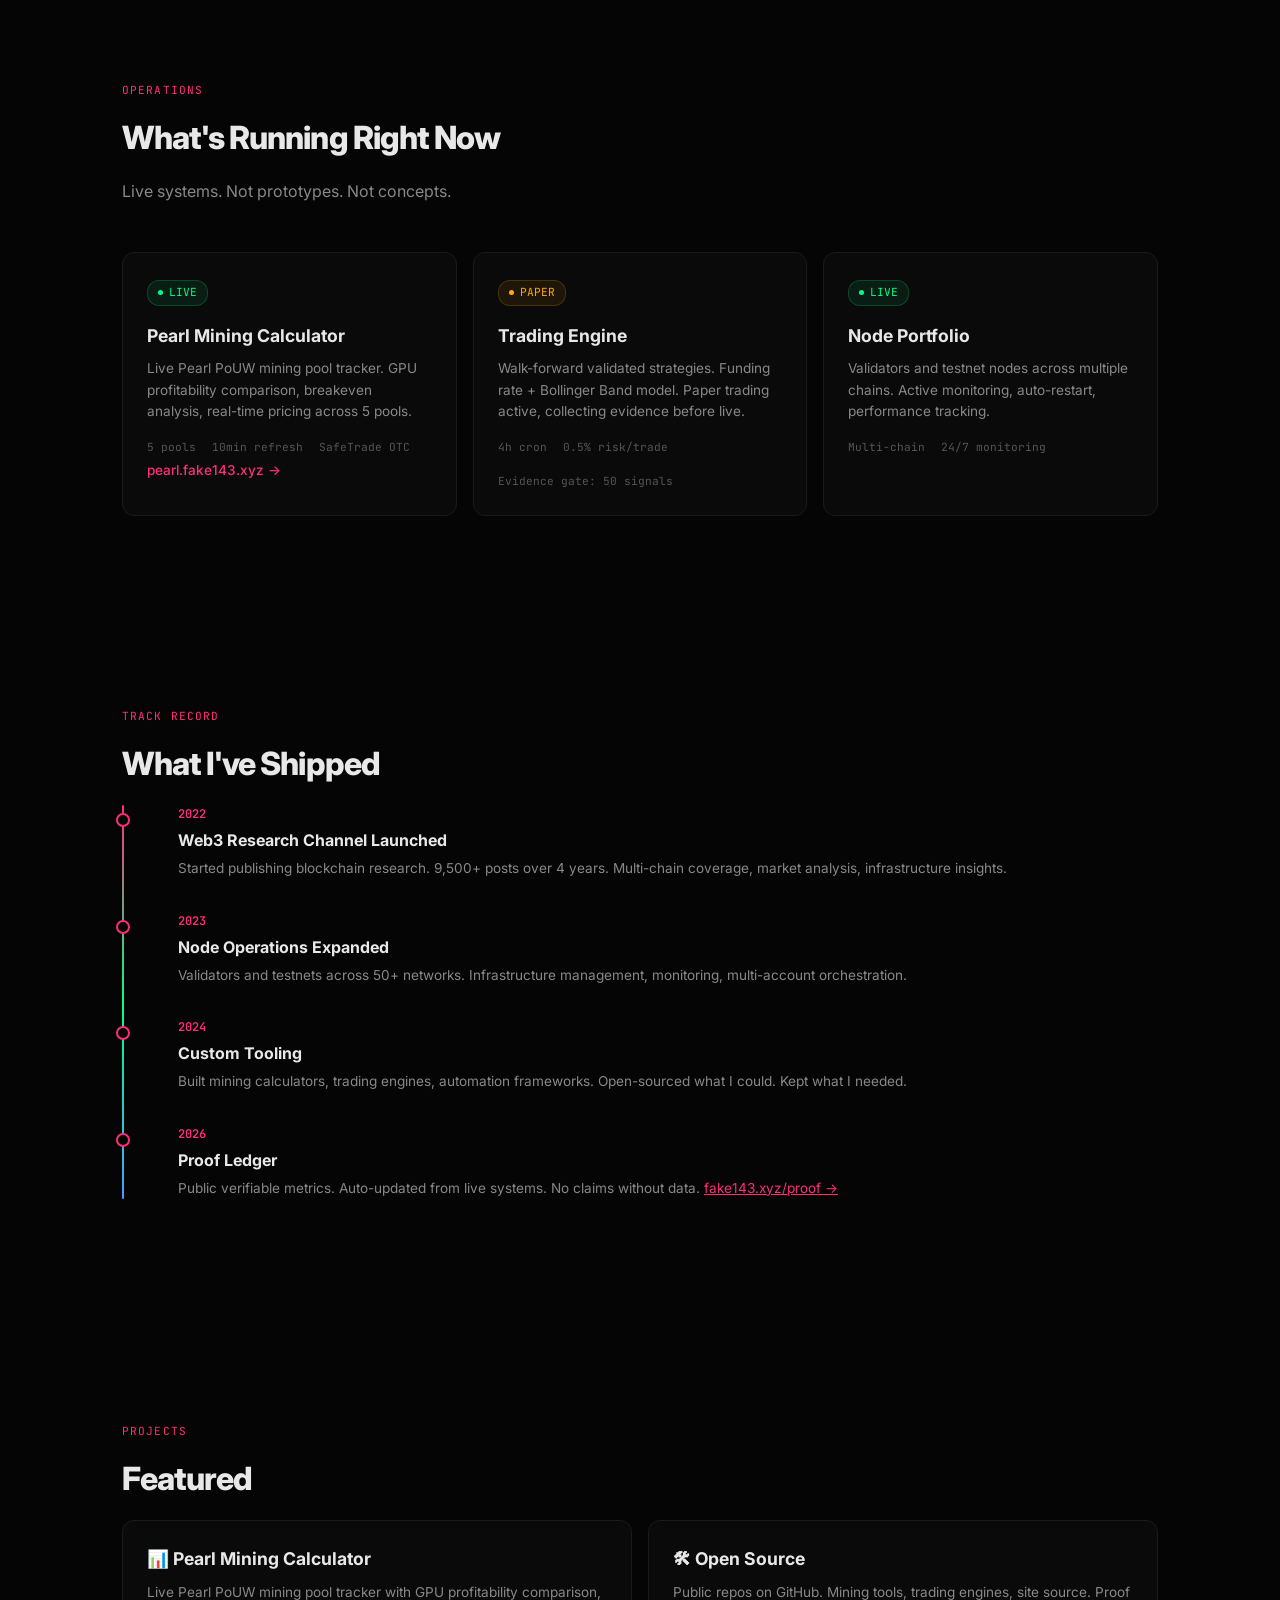
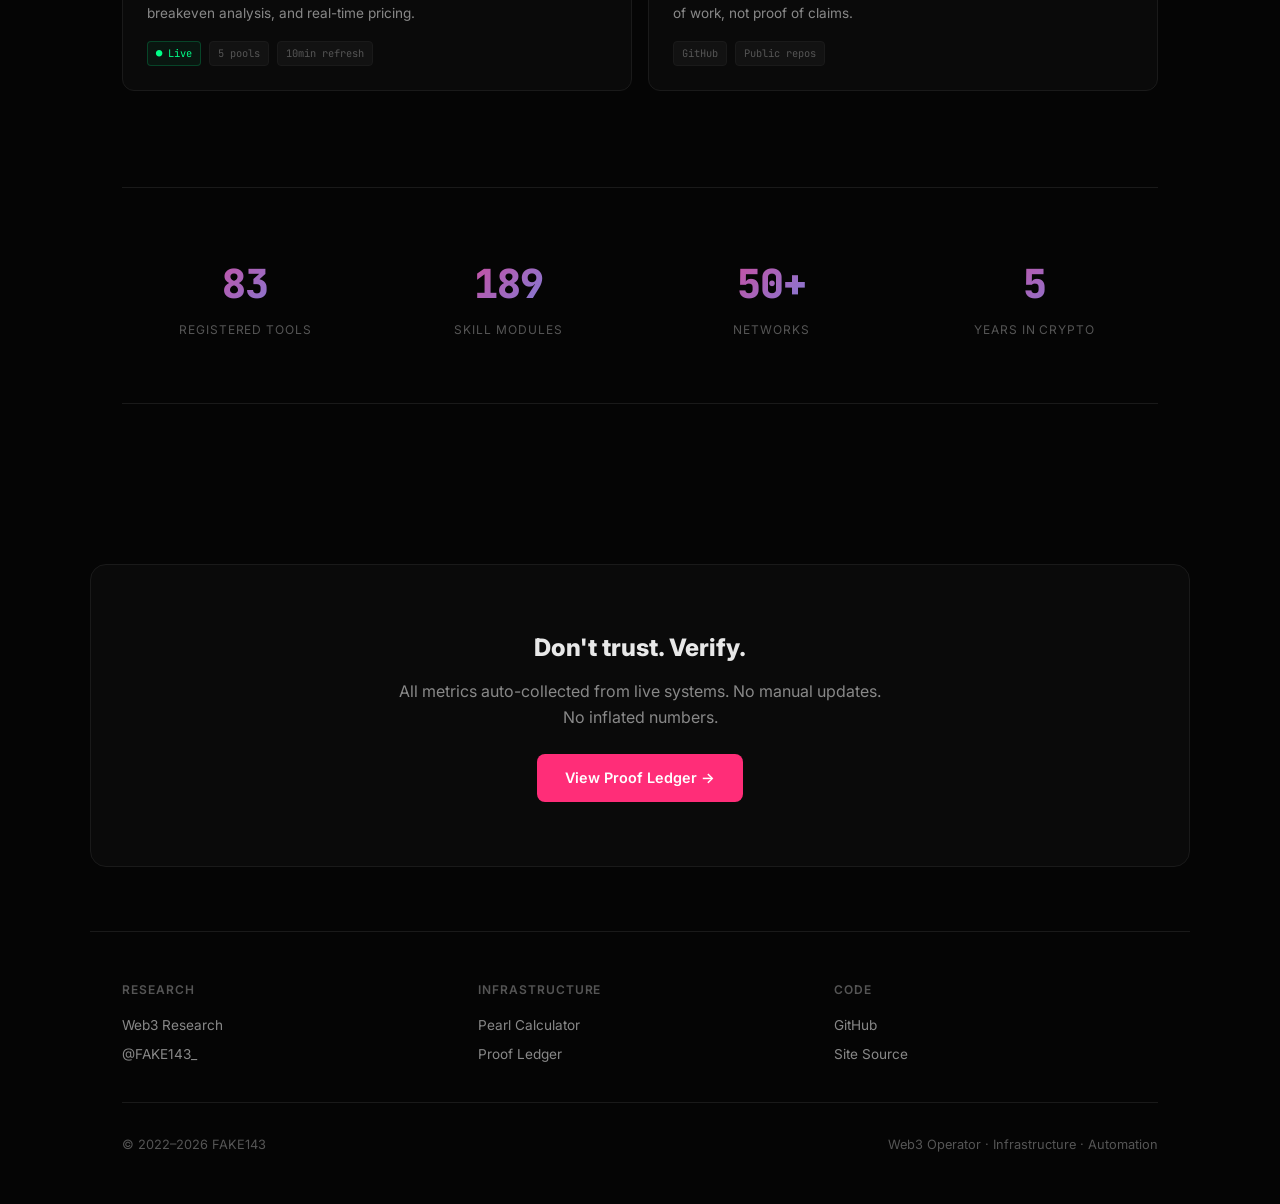
==== commit 24c4df0e: "Add watermark: right side, original orientation, parallax" ====
--- a/index.html
+++ b/index.html
@@ -649,9 +649,29 @@
       .footer-grid { grid-template-columns: 1fr; }
       .footer-bottom { flex-direction: column; gap: 0.5rem; text-align: center; }
     }
+
+    .watermark {
+      position: fixed;
+      top: -20px;
+      right: -20px;
+      width: 300px;
+      height: auto;
+      opacity: 1;
+      pointer-events: none;
+      z-index: 0;
+      transform: rotate(15deg);
+    }
+
+    @media (max-width: 600px) {
+      .watermark {
+        display: none;
+      }
+    }
   </style>
 </head>
 <body>
+
+  <img src="watermark.png" class="watermark" alt="">
 
   <!-- NAV -->
   <nav>
@@ -939,6 +959,12 @@
         if (target) target.scrollIntoView({ behavior: 'smooth', block: 'start' });
       });
     });
+
+    // Parallax watermark
+    window.addEventListener('scroll', () => {
+      const wm = document.querySelector('.watermark');
+      if (wm) wm.style.transform = `rotate(15deg) translateY(${window.scrollY * 0.08}px)`;
+    });
   </script>
 </body>
 </html>
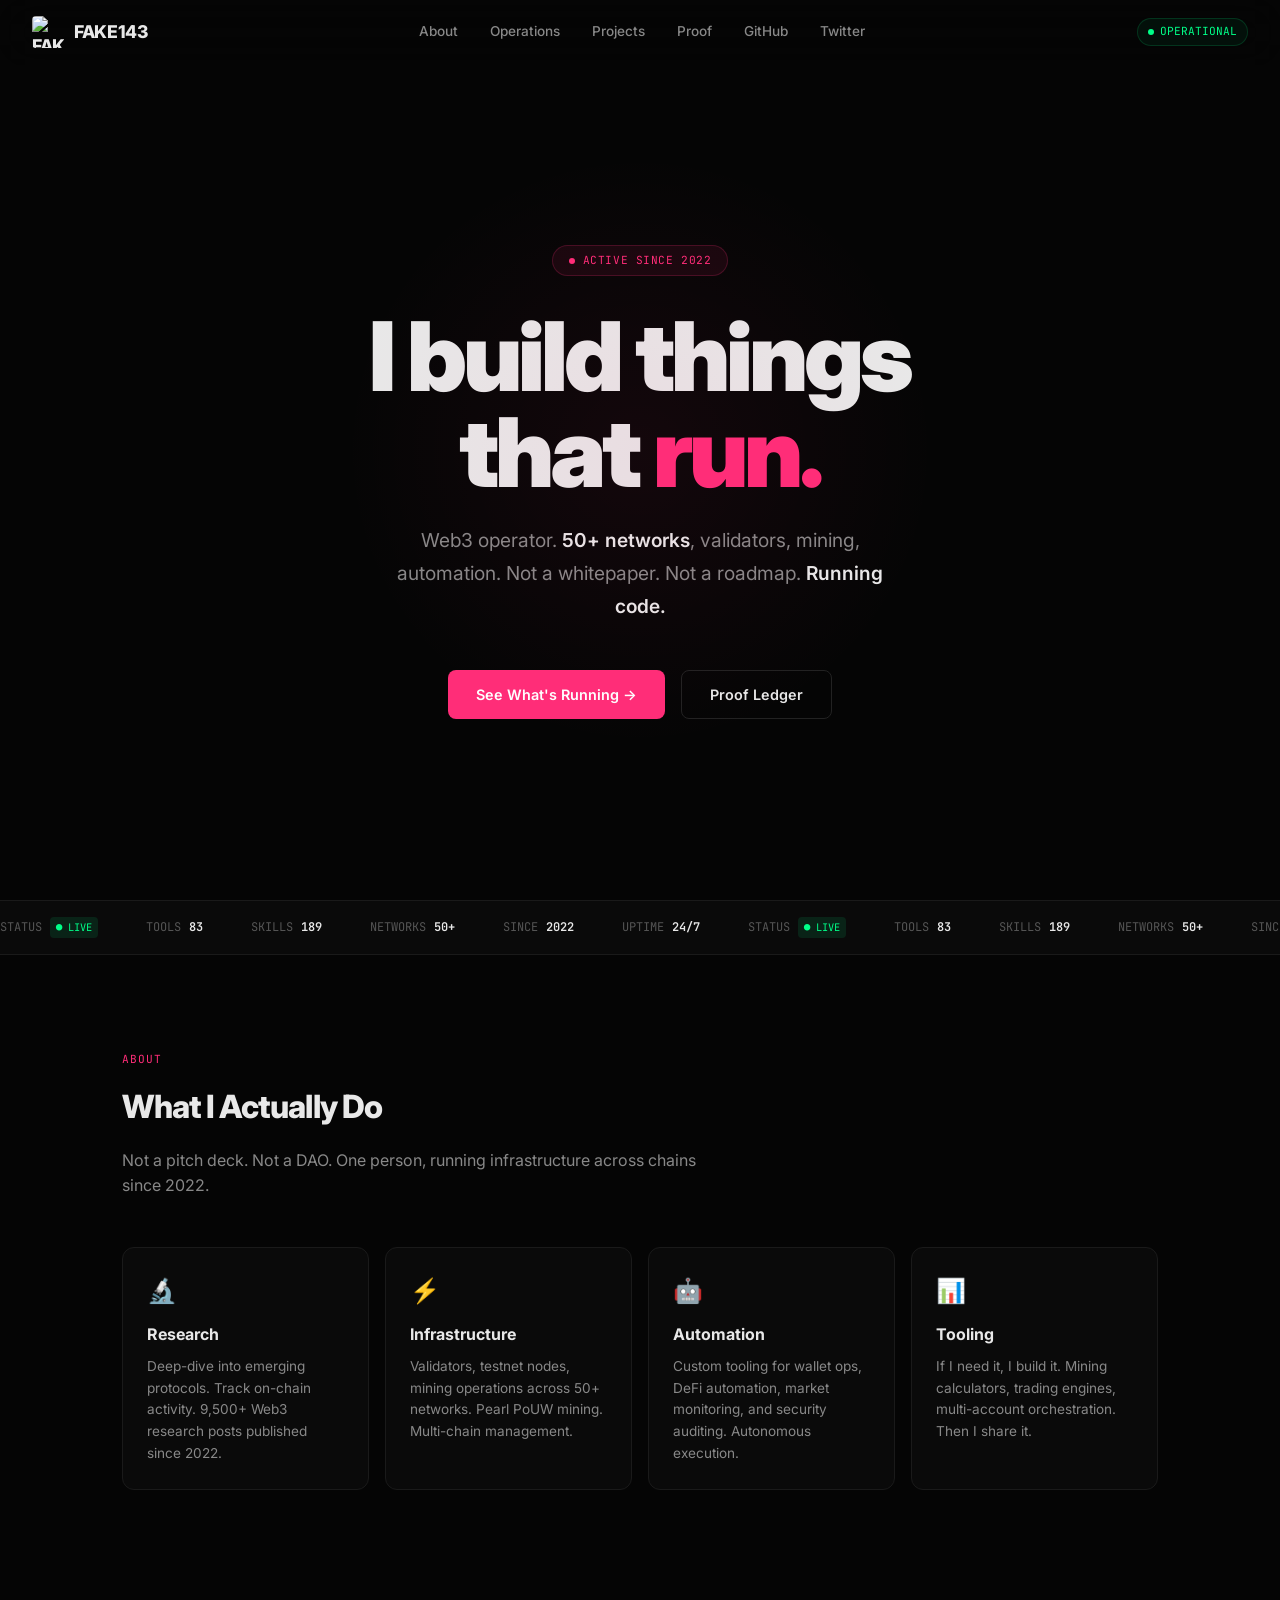
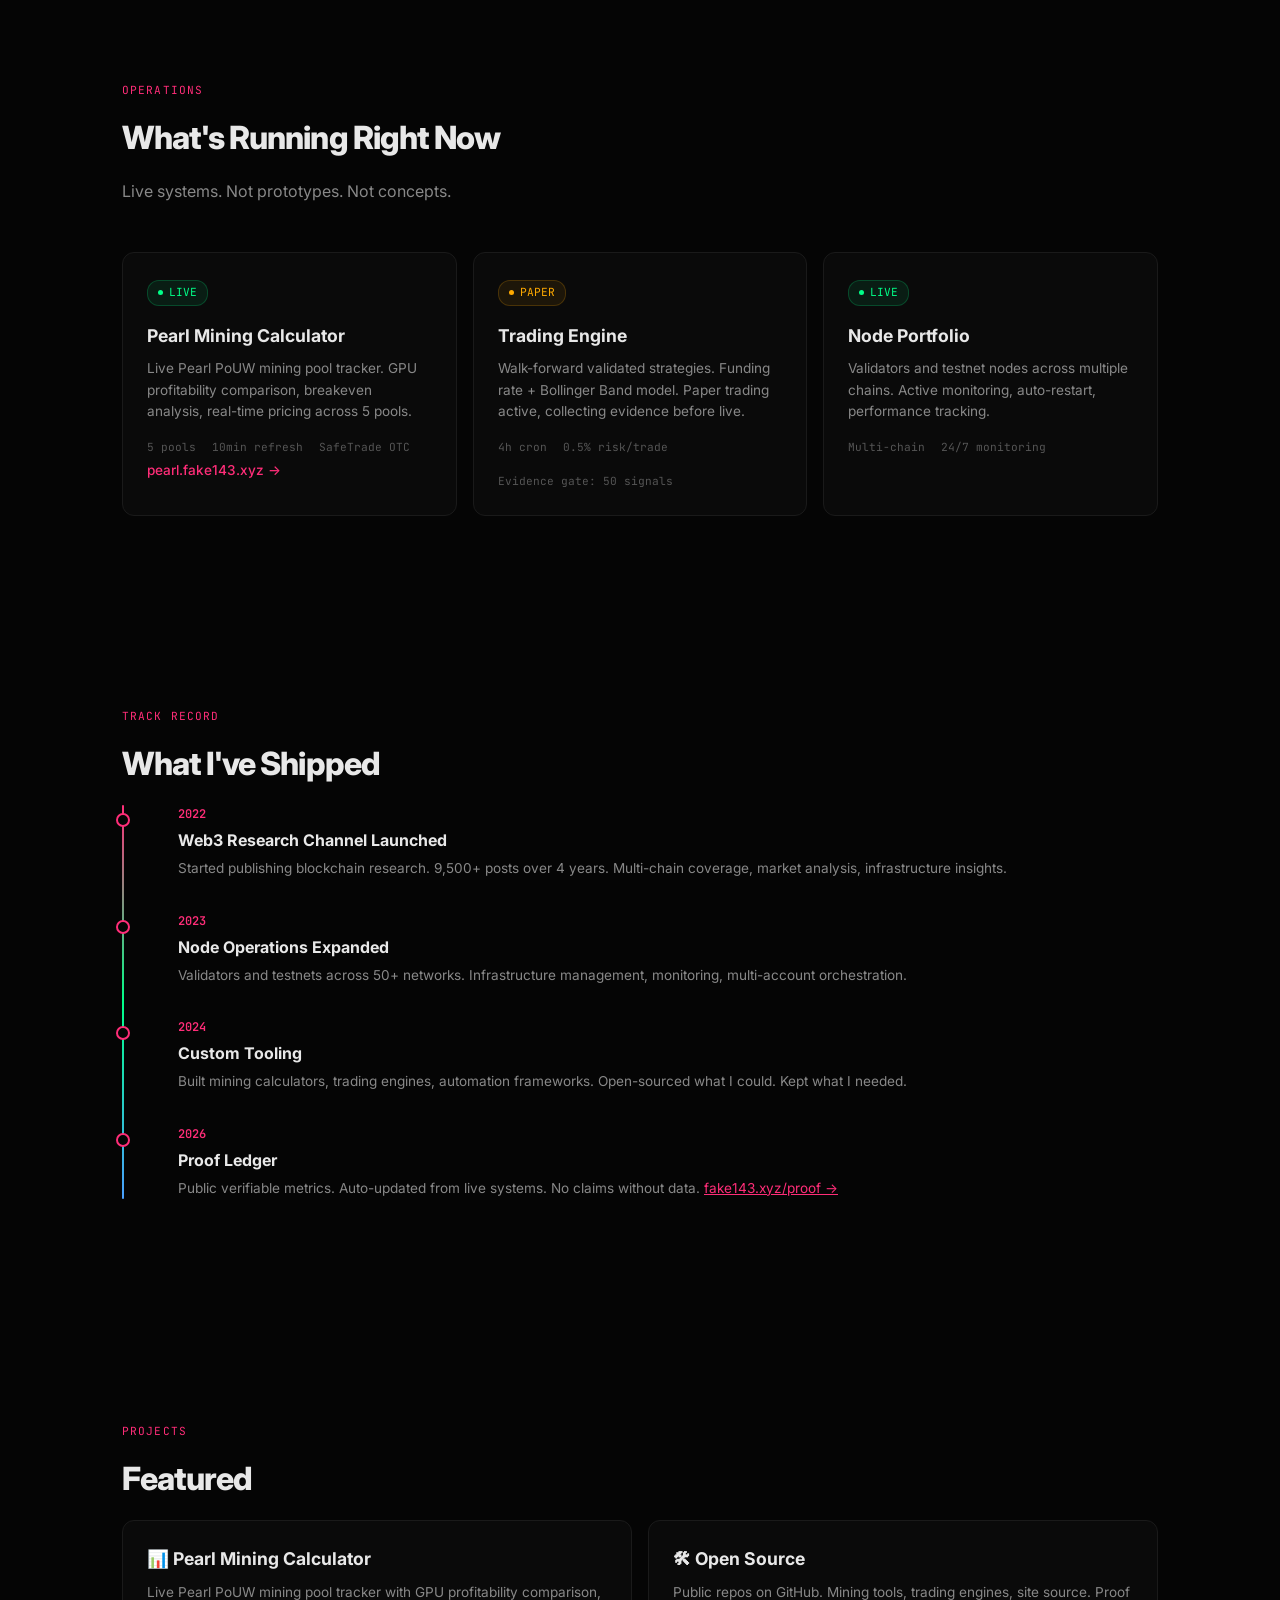
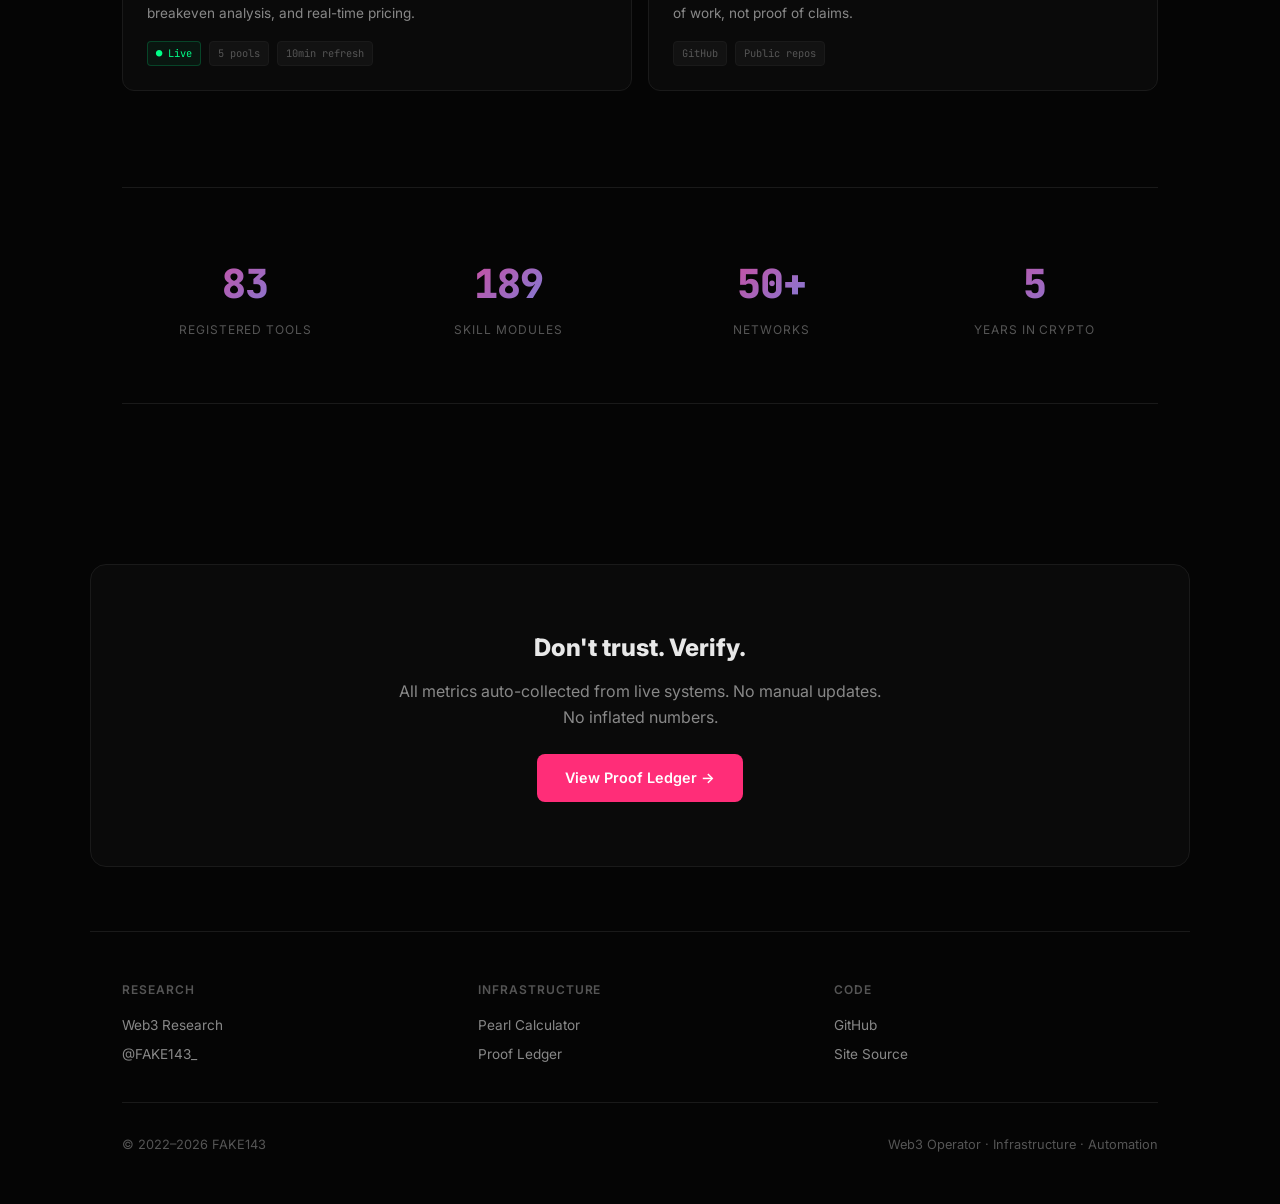
==== commit a03bc8d5: "Sync from VPS: watermark right only, no mirror" ====
--- a/index.html
+++ b/index.html
@@ -73,7 +73,7 @@
       letter-spacing: -0.02em;
     }
 
-    .nav-logo svg { width: 28px; height: 28px; }
+    .nav-logo img { width: 32px; height: 32px; border-radius: 4px; }
 
     .nav-links {
       display: flex;
@@ -650,37 +650,42 @@
       .footer-bottom { flex-direction: column; gap: 0.5rem; text-align: center; }
     }
 
+    /* Watermark Eagle */
     .watermark {
       position: fixed;
-      top: -20px;
+      bottom: -60px;
+      pointer-events: none;
+      z-index: 0;
+      opacity: 1;
+      transition: transform 0.1s linear;
+      will-change: transform;
+    }
+    .watermark-right {
       right: -20px;
+      transform: rotate(15deg);
+    }
+    .watermark img {
       width: 300px;
       height: auto;
-      opacity: 1;
-      pointer-events: none;
-      z-index: 0;
-      transform: rotate(15deg);
-    }
-
+    }
+    @media (max-width: 900px) {
+      .watermark img { width: 200px; }
     @media (max-width: 600px) {
-      .watermark {
-        display: none;
-      }
+      .watermark { display: none; }
     }
   </style>
 </head>
 <body>
 
-  <img src="watermark.png" class="watermark" alt="">
+  <!-- WATERMARK -->
+  <div class="watermark watermark-right">
+    <img src="/logo.png" alt="">
+  </div>
 
   <!-- NAV -->
   <nav>
     <a href="/" class="nav-logo">
-      <svg viewBox="0 0 32 32" fill="none">
-        <path d="M16 2L4 10v12l12 8 12-8V10L16 2z" stroke="currentColor" stroke-width="2" fill="none"/>
-        <path d="M16 6l-8 5.3v10.7L16 27l8-5.3V11.3L16 6z" fill="currentColor" opacity="0.15"/>
-        <path d="M12 14l4-3 4 3-4 3-4-3z" fill="currentColor"/>
-      </svg>
+      <img src="/logo.png" alt="FAKE143" class="logo-img">
       FAKE143
     </a>
     <div class="nav-links">
@@ -951,6 +956,20 @@
       document.querySelector('nav').classList.toggle('scrolled', window.scrollY > 50);
     });
 
+    // Watermark parallax
+    const wmRight = document.querySelector('.watermark-right');
+    let ticking = false;
+    window.addEventListener('scroll', () => {
+      if (!ticking) {
+        requestAnimationFrame(() => {
+          const y = window.scrollY;
+          wmRight.style.transform = `rotate(15deg) translateY(${y * -0.08}px)`;
+          ticking = false;
+        });
+        ticking = true;
+      }
+    });
+
     // Smooth scroll for anchor links
     document.querySelectorAll('a[href^="#"]').forEach(a => {
       a.addEventListener('click', e => {
@@ -959,12 +978,6 @@
         if (target) target.scrollIntoView({ behavior: 'smooth', block: 'start' });
       });
     });
-
-    // Parallax watermark
-    window.addEventListener('scroll', () => {
-      const wm = document.querySelector('.watermark');
-      if (wm) wm.style.transform = `rotate(15deg) translateY(${window.scrollY * 0.08}px)`;
-    });
   </script>
 </body>
 </html>
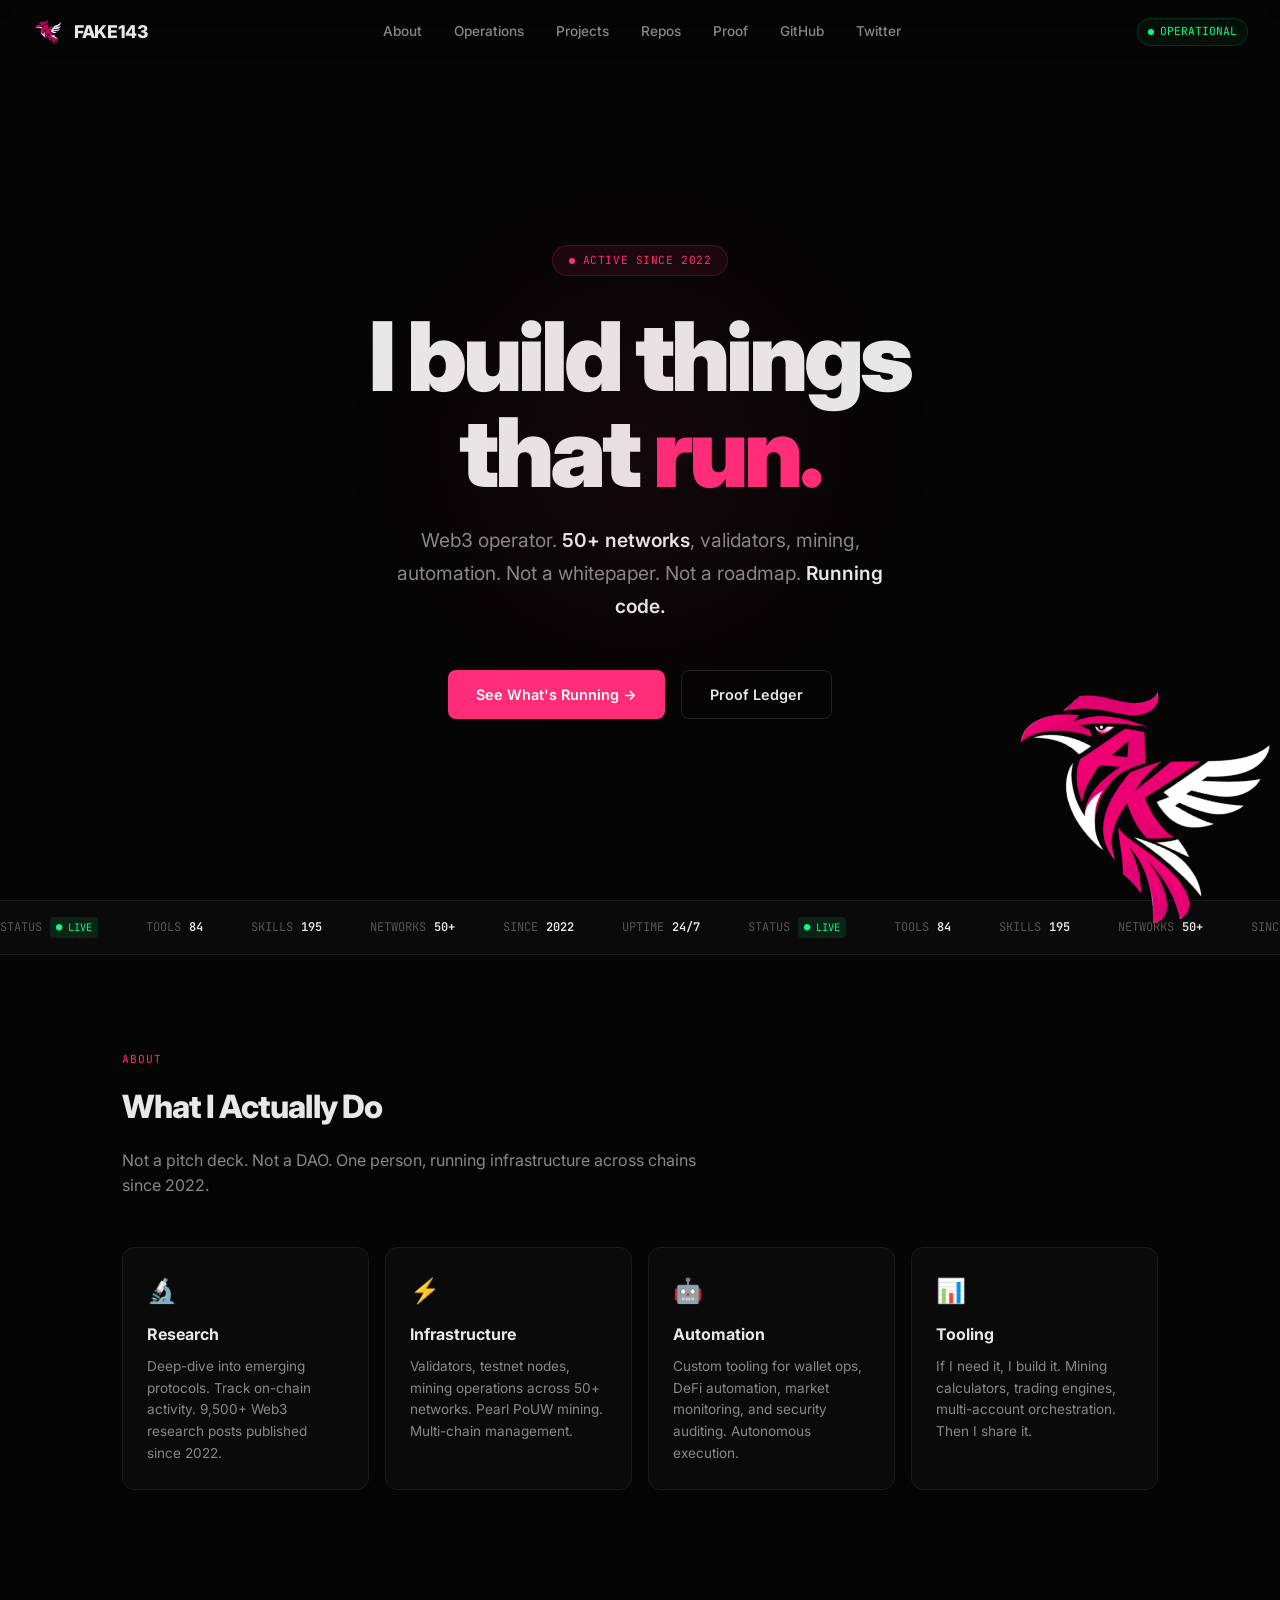
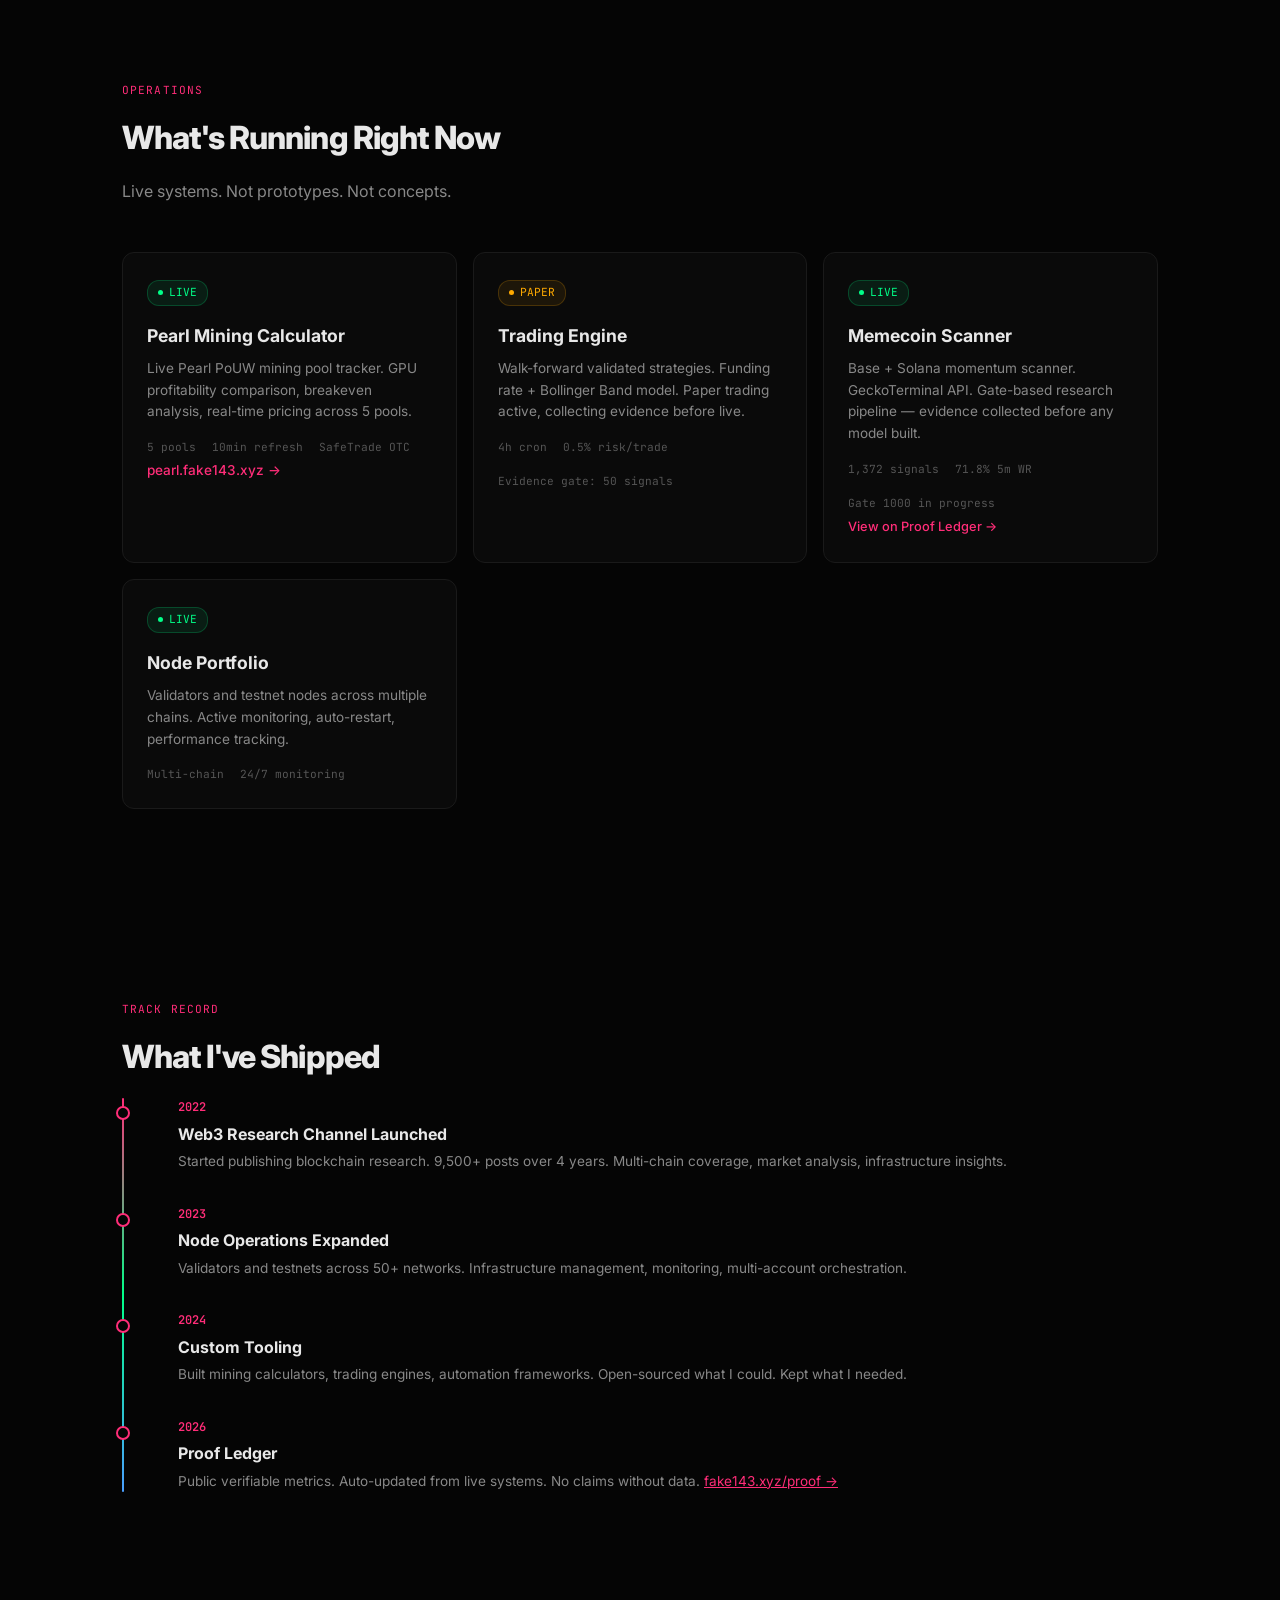
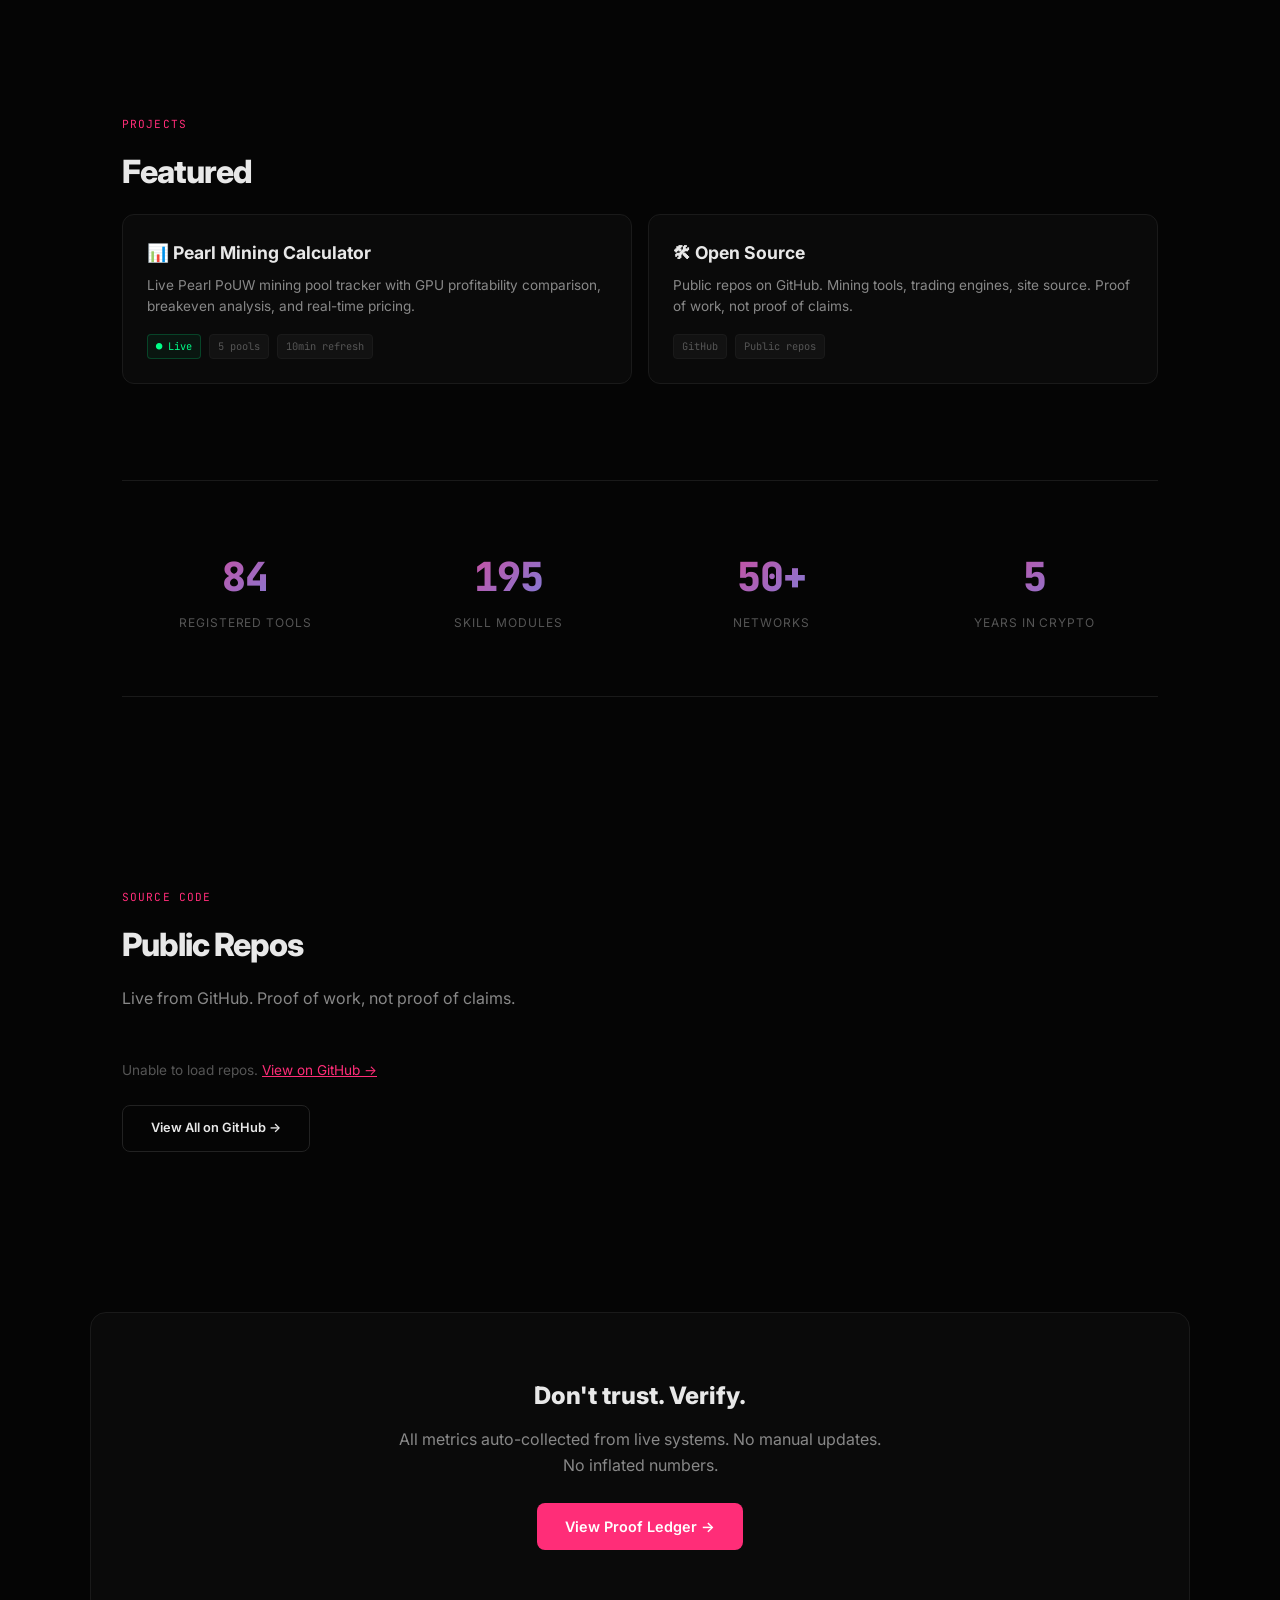
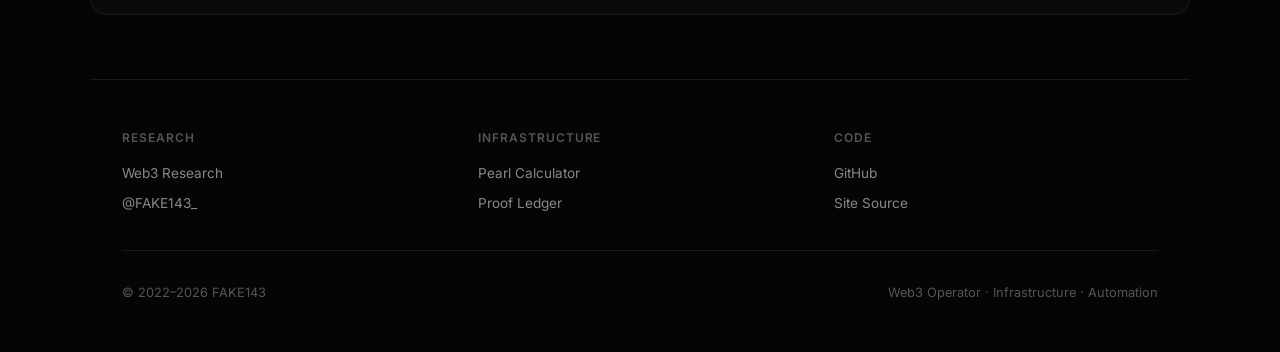
==== commit 37c51c7d: "feat: ops badge clickable, GitHub repos live, memecoin scanner card, ticker speed, CSS fix - OPERATI" ====
--- a/index.html
+++ b/index.html
@@ -102,6 +102,14 @@
       padding: 4px 10px;
       border-radius: 20px;
       border: 1px solid rgba(0,255,136,0.15);
+      text-decoration: none;
+      cursor: pointer;
+      transition: all 0.2s;
+    }
+
+    .nav-status:hover {
+      background: rgba(0,255,136,0.1);
+      border-color: rgba(0,255,136,0.3);
     }
 
     .nav-status .pulse {
@@ -239,7 +247,7 @@
     .ticker-inner {
       display: flex;
       gap: 3rem;
-      animation: scroll 30s linear infinite;
+      animation: scroll 45s linear infinite;
       white-space: nowrap;
     }
 
@@ -531,6 +539,86 @@
       border-color: rgba(0,255,136,0.2);
     }
 
+    /* REPOS */
+    .repos-grid {
+      display: grid;
+      grid-template-columns: repeat(auto-fit, minmax(300px, 1fr));
+      gap: 1rem;
+    }
+
+    .repo-card {
+      background: var(--surface);
+      border: 1px solid var(--border);
+      border-radius: 12px;
+      padding: 1.25rem;
+      text-decoration: none;
+      color: inherit;
+      transition: all 0.2s;
+      display: block;
+    }
+
+    .repo-card:hover {
+      border-color: var(--border-light);
+      transform: translateY(-1px);
+    }
+
+    .repo-card h3 {
+      font-size: 0.95rem;
+      font-weight: 700;
+      font-family: var(--mono);
+      margin-bottom: 0.4rem;
+      color: var(--pink);
+    }
+
+    .repo-card p {
+      font-size: 0.8rem;
+      color: var(--text-dim);
+      line-height: 1.5;
+      margin-bottom: 0.75rem;
+    }
+
+    .repo-card .repo-meta {
+      display: flex;
+      gap: 1rem;
+      font-family: var(--mono);
+      font-size: 0.7rem;
+      color: var(--muted);
+    }
+
+    .repo-card .repo-meta .lang {
+      display: inline-flex;
+      align-items: center;
+      gap: 4px;
+    }
+
+    .repo-card .repo-meta .lang-dot {
+      width: 8px;
+      height: 8px;
+      border-radius: 50%;
+    }
+
+    /* OPS LIVE CHECK */
+    .ops-card .live-url {
+      display: inline-flex;
+      align-items: center;
+      gap: 4px;
+      font-family: var(--mono);
+      font-size: 0.65rem;
+      padding: 2px 8px;
+      border-radius: 8px;
+      margin-top: 0.5rem;
+    }
+
+    .ops-card .live-url.up {
+      color: var(--green);
+      background: rgba(0,255,136,0.05);
+    }
+
+    .ops-card .live-url.down {
+      color: var(--orange);
+      background: rgba(255,170,0,0.05);
+    }
+
     /* STATS */
     .stats-bar {
       display: grid;
@@ -661,7 +749,7 @@
       will-change: transform;
     }
     .watermark-right {
-      right: -20px;
+      right: 0px;
       transform: rotate(15deg);
     }
     .watermark img {
@@ -670,6 +758,7 @@
     }
     @media (max-width: 900px) {
       .watermark img { width: 200px; }
+    }
     @media (max-width: 600px) {
       .watermark { display: none; }
     }
@@ -692,14 +781,15 @@
       <a href="#about">About</a>
       <a href="#operations">Operations</a>
       <a href="#projects">Projects</a>
+      <a href="#repos">Repos</a>
       <a href="/proof/">Proof</a>
       <a href="https://github.com/FAKE143TR" target="_blank">GitHub</a>
       <a href="https://x.com/FAKE143_" target="_blank">Twitter</a>
     </div>
-    <div class="nav-status">
+    <a href="/proof/" class="nav-status">
       <span class="pulse"></span>
       OPERATIONAL
-    </div>
+    </a>
   </nav>
 
   <!-- HERO -->
@@ -728,11 +818,11 @@
       </div>
       <div class="ticker-item">
         <span class="label">TOOLS</span>
-        <span class="value">83</span>
+        <span class="value">84</span>
       </div>
       <div class="ticker-item">
         <span class="label">SKILLS</span>
-        <span class="value">189</span>
+        <span class="value">195</span>
       </div>
       <div class="ticker-item">
         <span class="label">NETWORKS</span>
@@ -753,11 +843,11 @@
       </div>
       <div class="ticker-item">
         <span class="label">TOOLS</span>
-        <span class="value">83</span>
+        <span class="value">84</span>
       </div>
       <div class="ticker-item">
         <span class="label">SKILLS</span>
-        <span class="value">189</span>
+        <span class="value">195</span>
       </div>
       <div class="ticker-item">
         <span class="label">NETWORKS</span>
@@ -832,6 +922,17 @@
       </div>
       <div class="ops-card">
         <div class="status live"><span class="dot"></span> LIVE</div>
+        <h3>Memecoin Scanner</h3>
+        <p>Base + Solana momentum scanner. GeckoTerminal API. Gate-based research pipeline — evidence collected before any model built.</p>
+        <div class="meta">
+          <span>1,372 signals</span>
+          <span>71.8% 5m WR</span>
+          <span>Gate 1000 in progress</span>
+        </div>
+        <a href="/proof/" style="font-size:0.8rem">View on Proof Ledger →</a>
+      </div>
+      <div class="ops-card">
+        <div class="status live"><span class="dot"></span> LIVE</div>
         <h3>Node Portfolio</h3>
         <p>Validators and testnet nodes across multiple chains. Active monitoring, auto-restart, performance tracking.</p>
         <div class="meta">
@@ -900,11 +1001,11 @@
   <section style="padding-top:0">
     <div class="stats-bar">
       <div class="stat">
-        <div class="number">83</div>
+        <div class="number">84</div>
         <div class="label">Registered Tools</div>
       </div>
       <div class="stat">
-        <div class="number">189</div>
+        <div class="number">195</div>
         <div class="label">Skill Modules</div>
       </div>
       <div class="stat">
@@ -915,6 +1016,19 @@
         <div class="number">5</div>
         <div class="label">Years in Crypto</div>
       </div>
+    </div>
+  </section>
+
+  <!-- GITHUB REPOS (LIVE) -->
+  <section id="repos">
+    <div class="section-label">Source Code</div>
+    <h2 class="section-title">Public Repos</h2>
+    <p class="section-desc">Live from GitHub. Proof of work, not proof of claims.</p>
+    <div class="repos-grid" id="repos-grid">
+      <div style="color:var(--muted);font-size:0.85rem">Loading from GitHub API...</div>
+    </div>
+    <div style="margin-top:1.5rem">
+      <a href="https://github.com/FAKE143TR" target="_blank" class="btn btn-ghost" style="font-size:0.8rem">View All on GitHub →</a>
     </div>
   </section>
 
@@ -978,6 +1092,65 @@
         if (target) target.scrollIntoView({ behavior: 'smooth', block: 'start' });
       });
     });
+
+    // GitHub repos live fetch
+    async function loadRepos() {
+      const grid = document.getElementById('repos-grid');
+      try {
+        const resp = await fetch('https://api.github.com/users/FAKE143TR/repos?sort=pushed&per_page=12');
+        if (!resp.ok) throw new Error('GitHub API error');
+        const repos = await resp.json();
+        grid.innerHTML = '';
+        repos.forEach(repo => {
+          const card = document.createElement('a');
+          card.className = 'repo-card';
+          card.href = repo.html_url;
+          card.target = '_blank';
+          const desc = repo.description || 'No description';
+          const lang = repo.language || '';
+          const langColors = { 'Python': '#3572A5', 'JavaScript': '#f1e05a', 'HTML': '#e34c26', 'CSS': '#563d7c', 'Shell': '#89e051', 'TypeScript': '#3178c6' };
+          const langColor = langColors[lang] || '#888';
+          const updated = new Date(repo.pushed_at).toLocaleDateString('en-US', { month: 'short', day: 'numeric' });
+          card.innerHTML = `
+            <h3>${repo.name}</h3>
+            <p>${desc}</p>
+            <div class="repo-meta">
+              ${lang ? `<span class="lang"><span class="lang-dot" style="background:${langColor}"></span>${lang}</span>` : ''}
+              <span>Updated ${updated}</span>
+            </div>
+          `;
+          grid.appendChild(card);
+        });
+      } catch (e) {
+        grid.innerHTML = '<div style="color:var(--muted);font-size:0.85rem">Unable to load repos. <a href="https://github.com/FAKE143TR" target="_blank" style="color:var(--pink)">View on GitHub →</a></div>';
+      }
+    }
+    loadRepos();
+
+    // Live uptime checks for ops cards
+    async function checkUptime() {
+      const checks = [
+        { url: 'https://pearl.fake143.xyz', selector: '.ops-card:nth-child(1)' },
+        { url: 'https://fake143.xyz/proof/proof-data.json', selector: '.ops-card:nth-child(5)' }
+      ];
+      for (const check of checks) {
+        try {
+          const controller = new AbortController();
+          setTimeout(() => controller.abort(), 5000);
+          const resp = await fetch(check.url, { method: 'HEAD', mode: 'no-cors', signal: controller.signal });
+          const card = document.querySelector(check.selector);
+          if (card) {
+            const badge = document.createElement('span');
+            badge.className = 'live-url up';
+            badge.textContent = '● UP';
+            card.querySelector('.meta').appendChild(badge);
+          }
+        } catch (e) {
+          // silently skip — no badge added
+        }
+      }
+    }
+    checkUptime();
   </script>
 </body>
 </html>
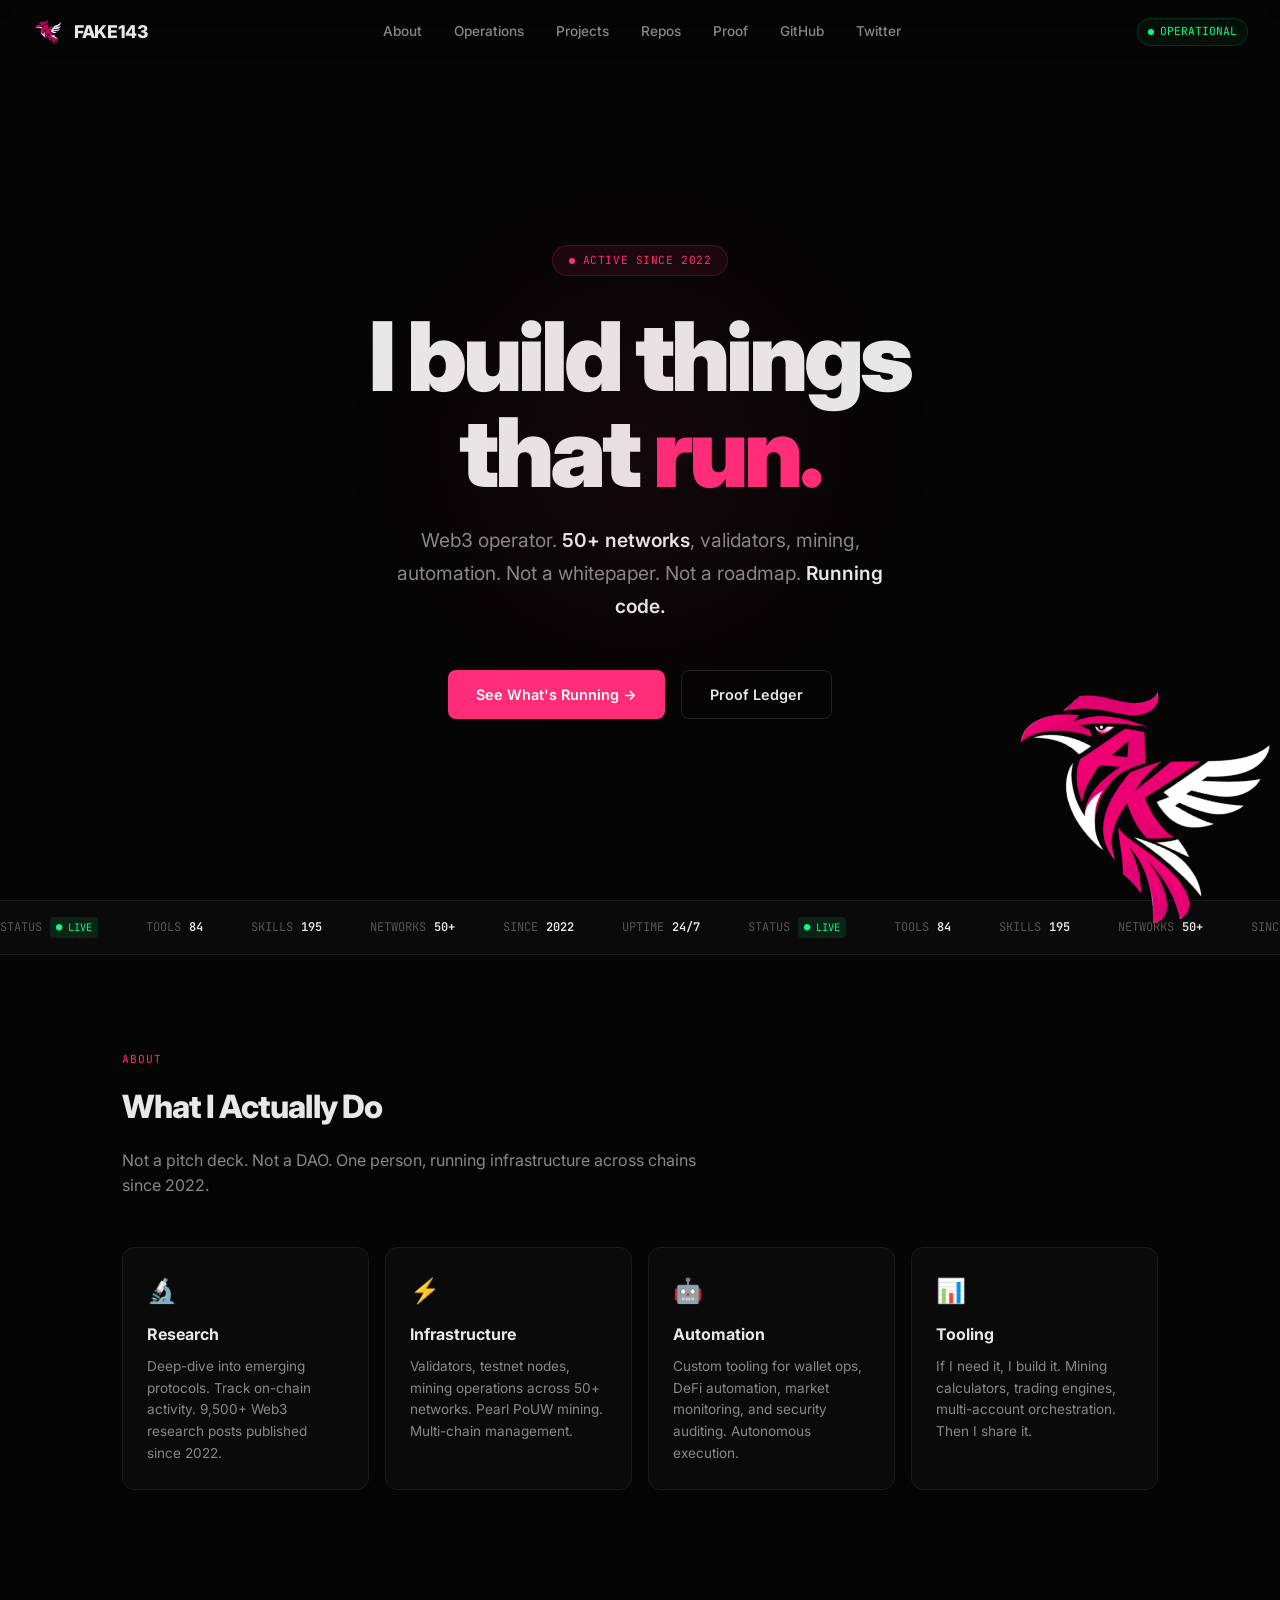
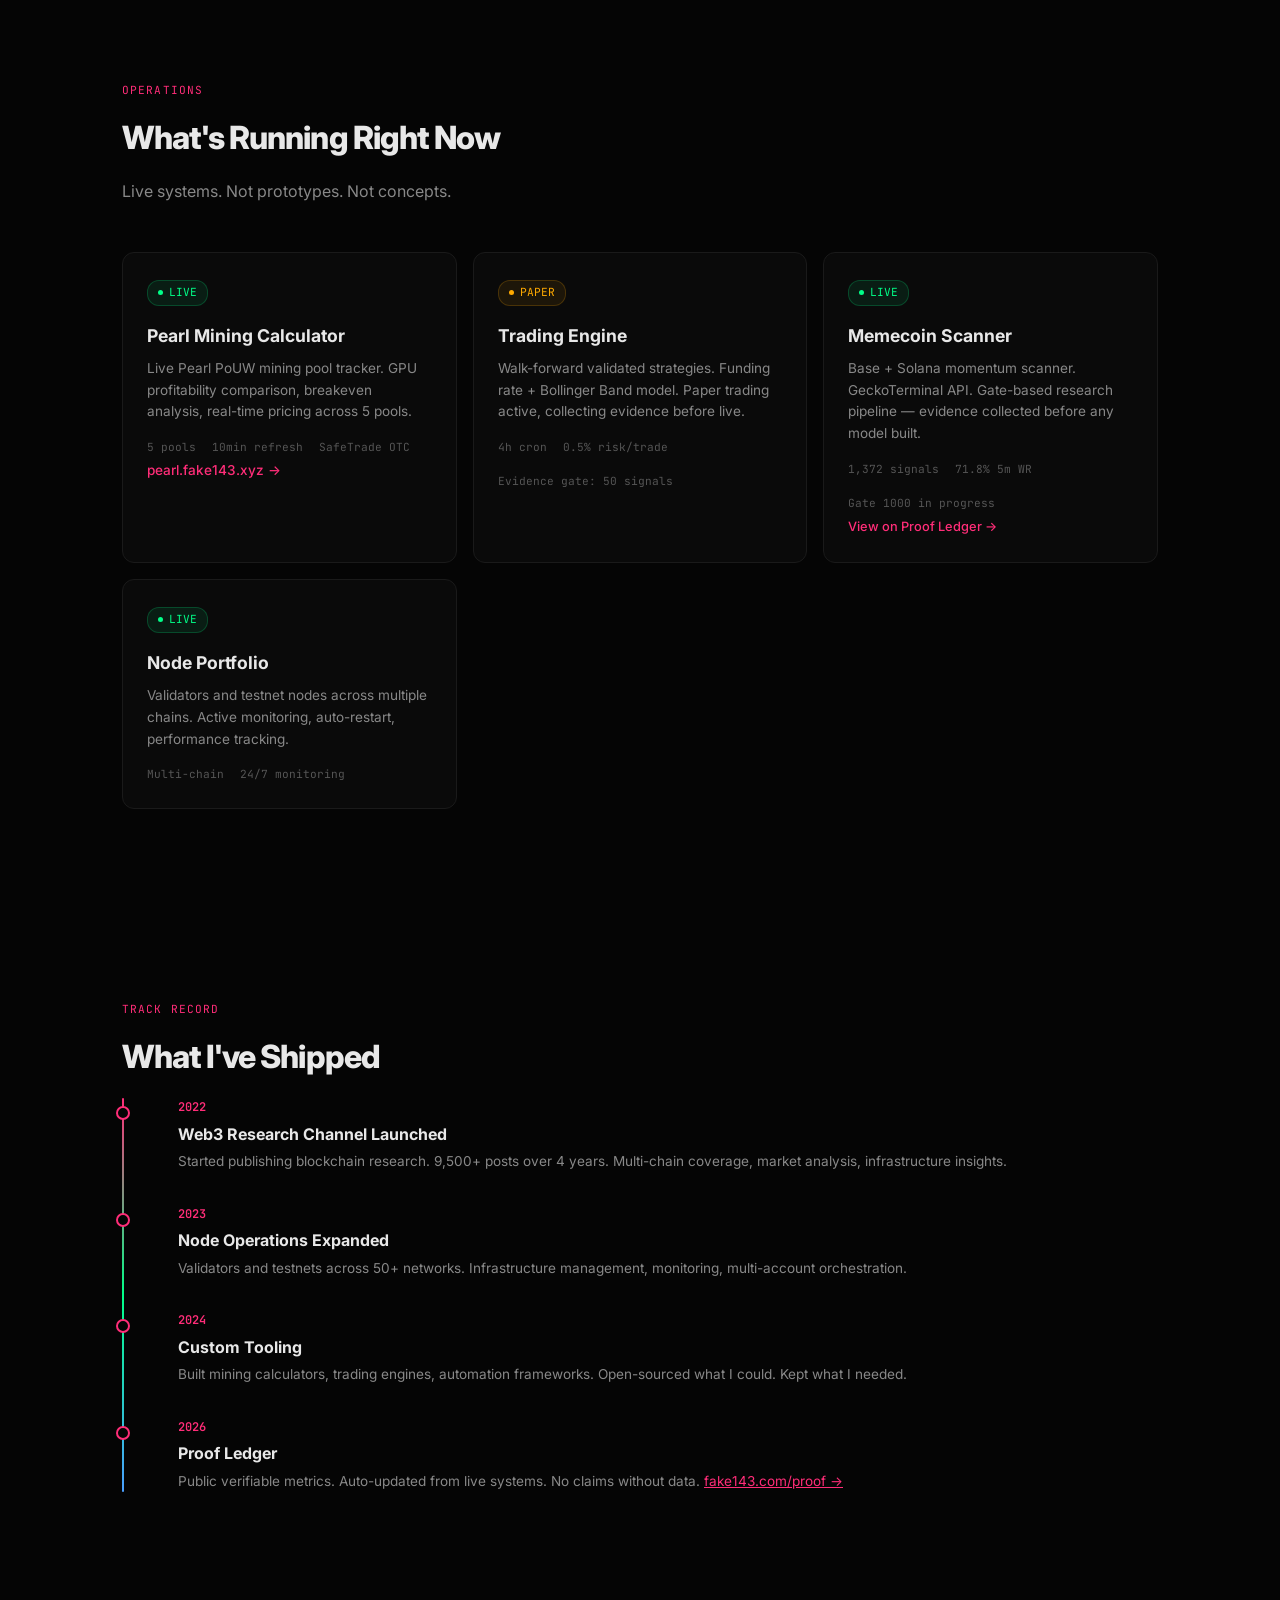
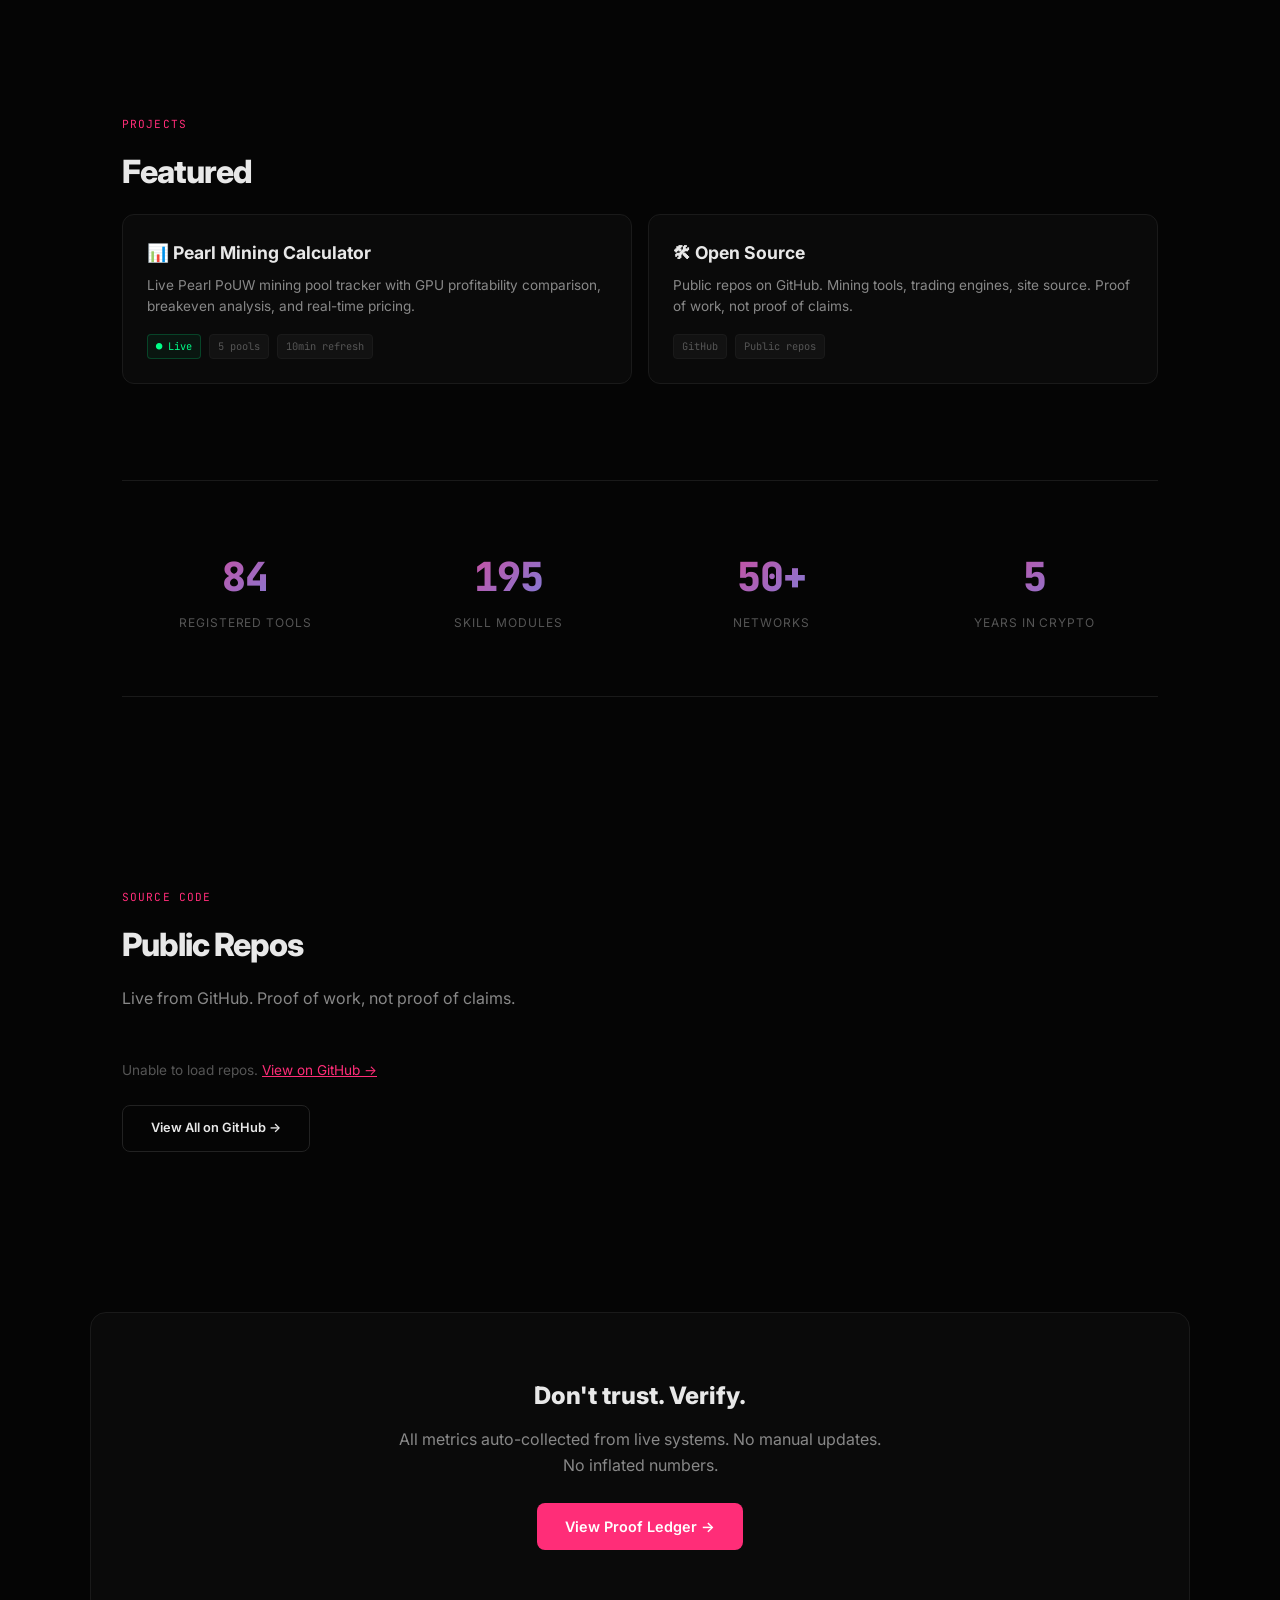
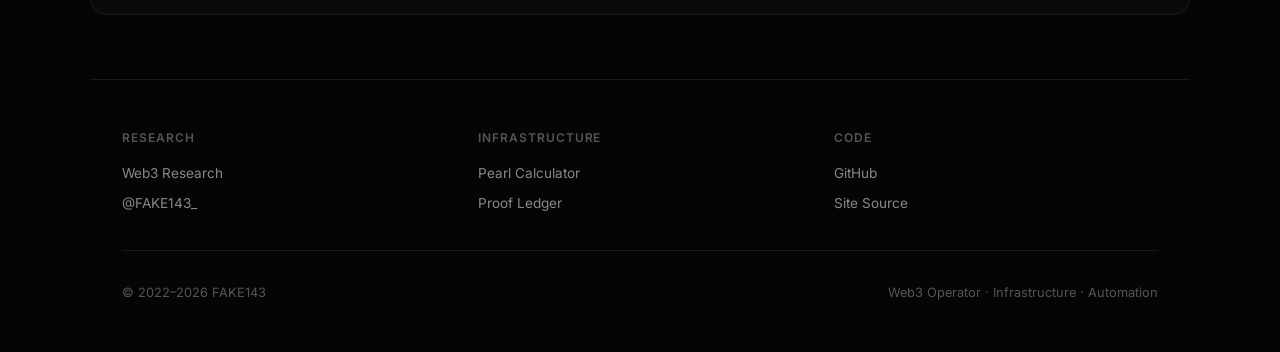
==== commit 85c37958: "domain: primary → fake143.com, .xyz redirects 301" ====
--- a/index.html
+++ b/index.html
@@ -8,8 +8,8 @@
   <meta property="og:title" content="FAKE143 — Web3 Operator">
   <meta property="og:description" content="Research, infrastructure, and automation across 50+ networks since 2022.">
   <meta property="og:type" content="website">
-  <meta property="og:url" content="https://fake143.xyz">
-  <link rel="canonical" href="https://fake143.xyz">
+  <meta property="og:url" content="https://fake143.com">
+  <link rel="canonical" href="https://fake143.com">
   <link rel="preconnect" href="https://fonts.googleapis.com">
   <link href="https://fonts.googleapis.com/css2?family=Inter:wght@400;500;600;700;800;900&family=JetBrains+Mono:wght@400;500;600&display=swap" rel="stylesheet">
   <style>
@@ -966,7 +966,7 @@
       <div class="timeline-item">
         <div class="year">2026</div>
         <h3>Proof Ledger</h3>
-        <p>Public verifiable metrics. Auto-updated from live systems. No claims without data. <a href="/proof/" style="color:var(--pink)">fake143.xyz/proof →</a></p>
+        <p>Public verifiable metrics. Auto-updated from live systems. No claims without data. <a href="/proof/" style="color:var(--pink)">fake143.com/proof →</a></p>
       </div>
     </div>
   </section>
@@ -1131,7 +1131,7 @@
     async function checkUptime() {
       const checks = [
         { url: 'https://pearl.fake143.xyz', selector: '.ops-card:nth-child(1)' },
-        { url: 'https://fake143.xyz/proof/proof-data.json', selector: '.ops-card:nth-child(5)' }
+        { url: 'https://fake143.com/proof/proof-data.json', selector: '.ops-card:nth-child(5)' }
       ];
       for (const check of checks) {
         try {
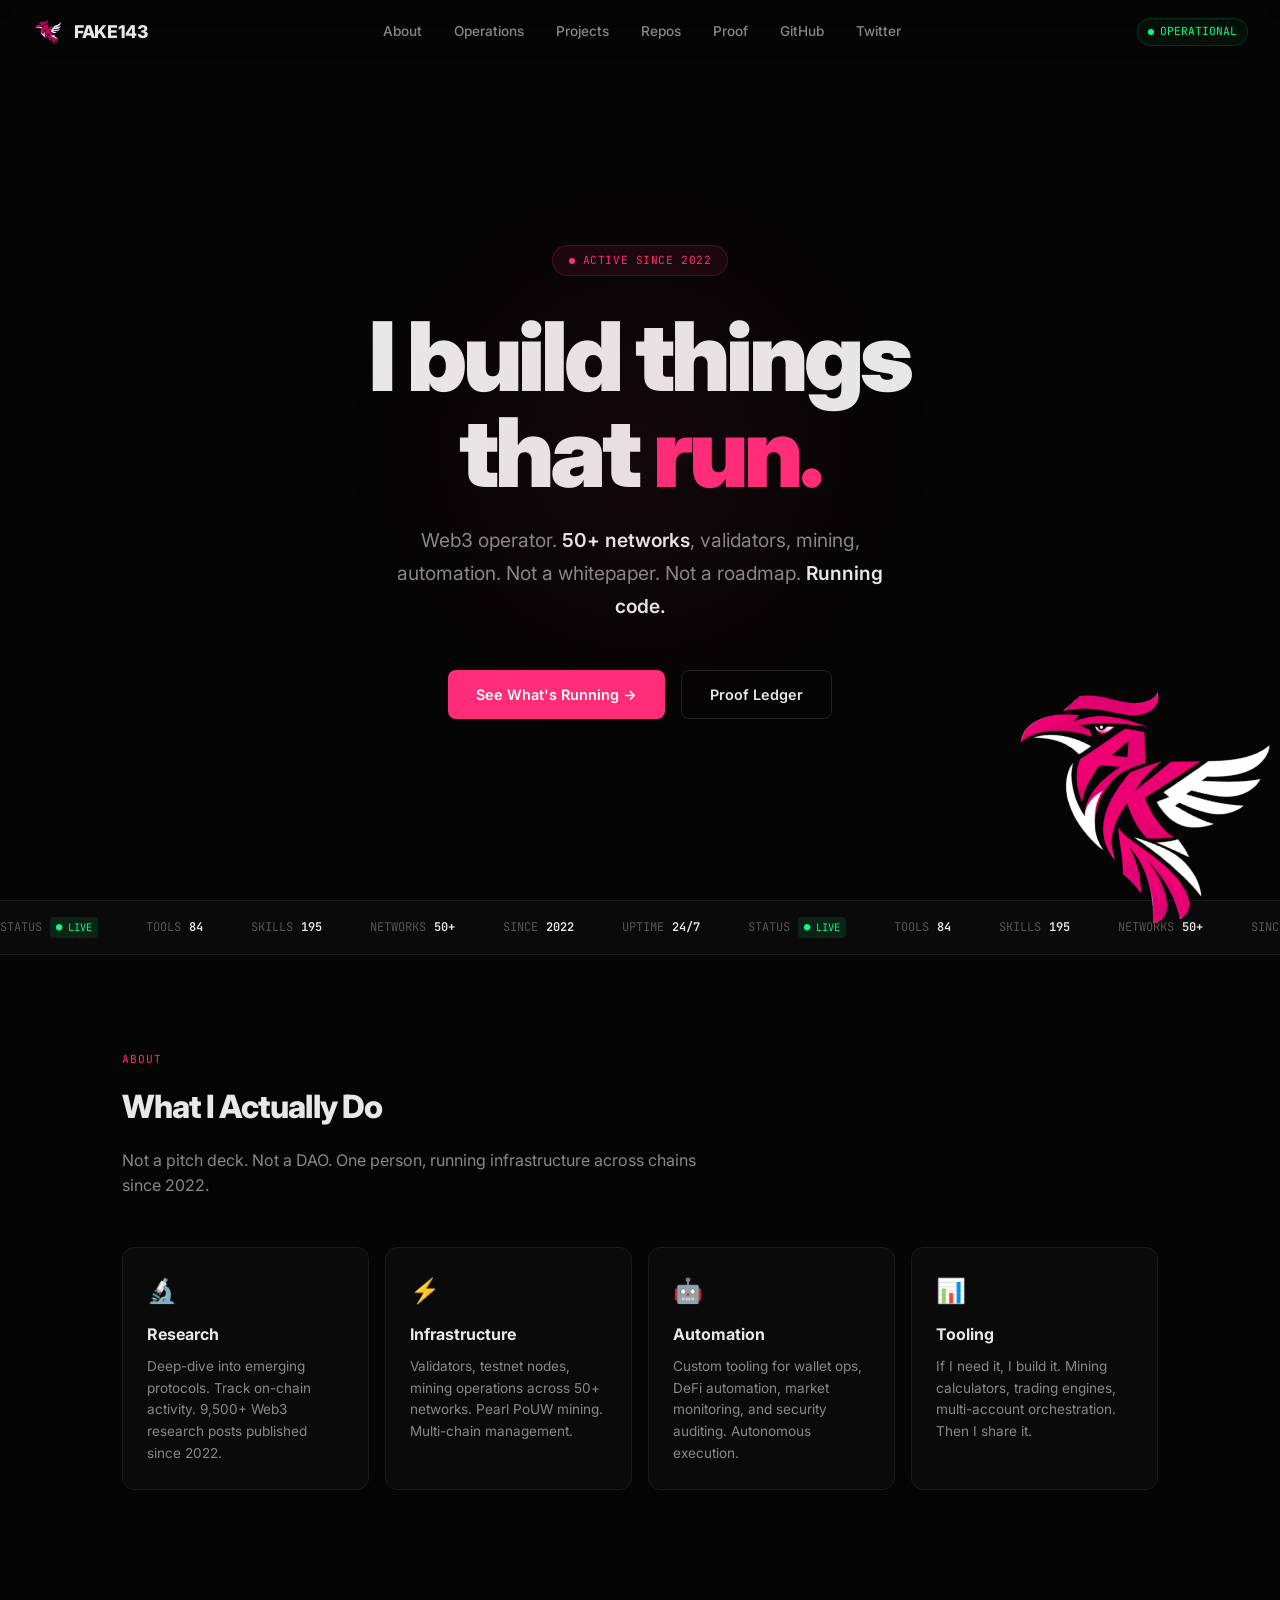
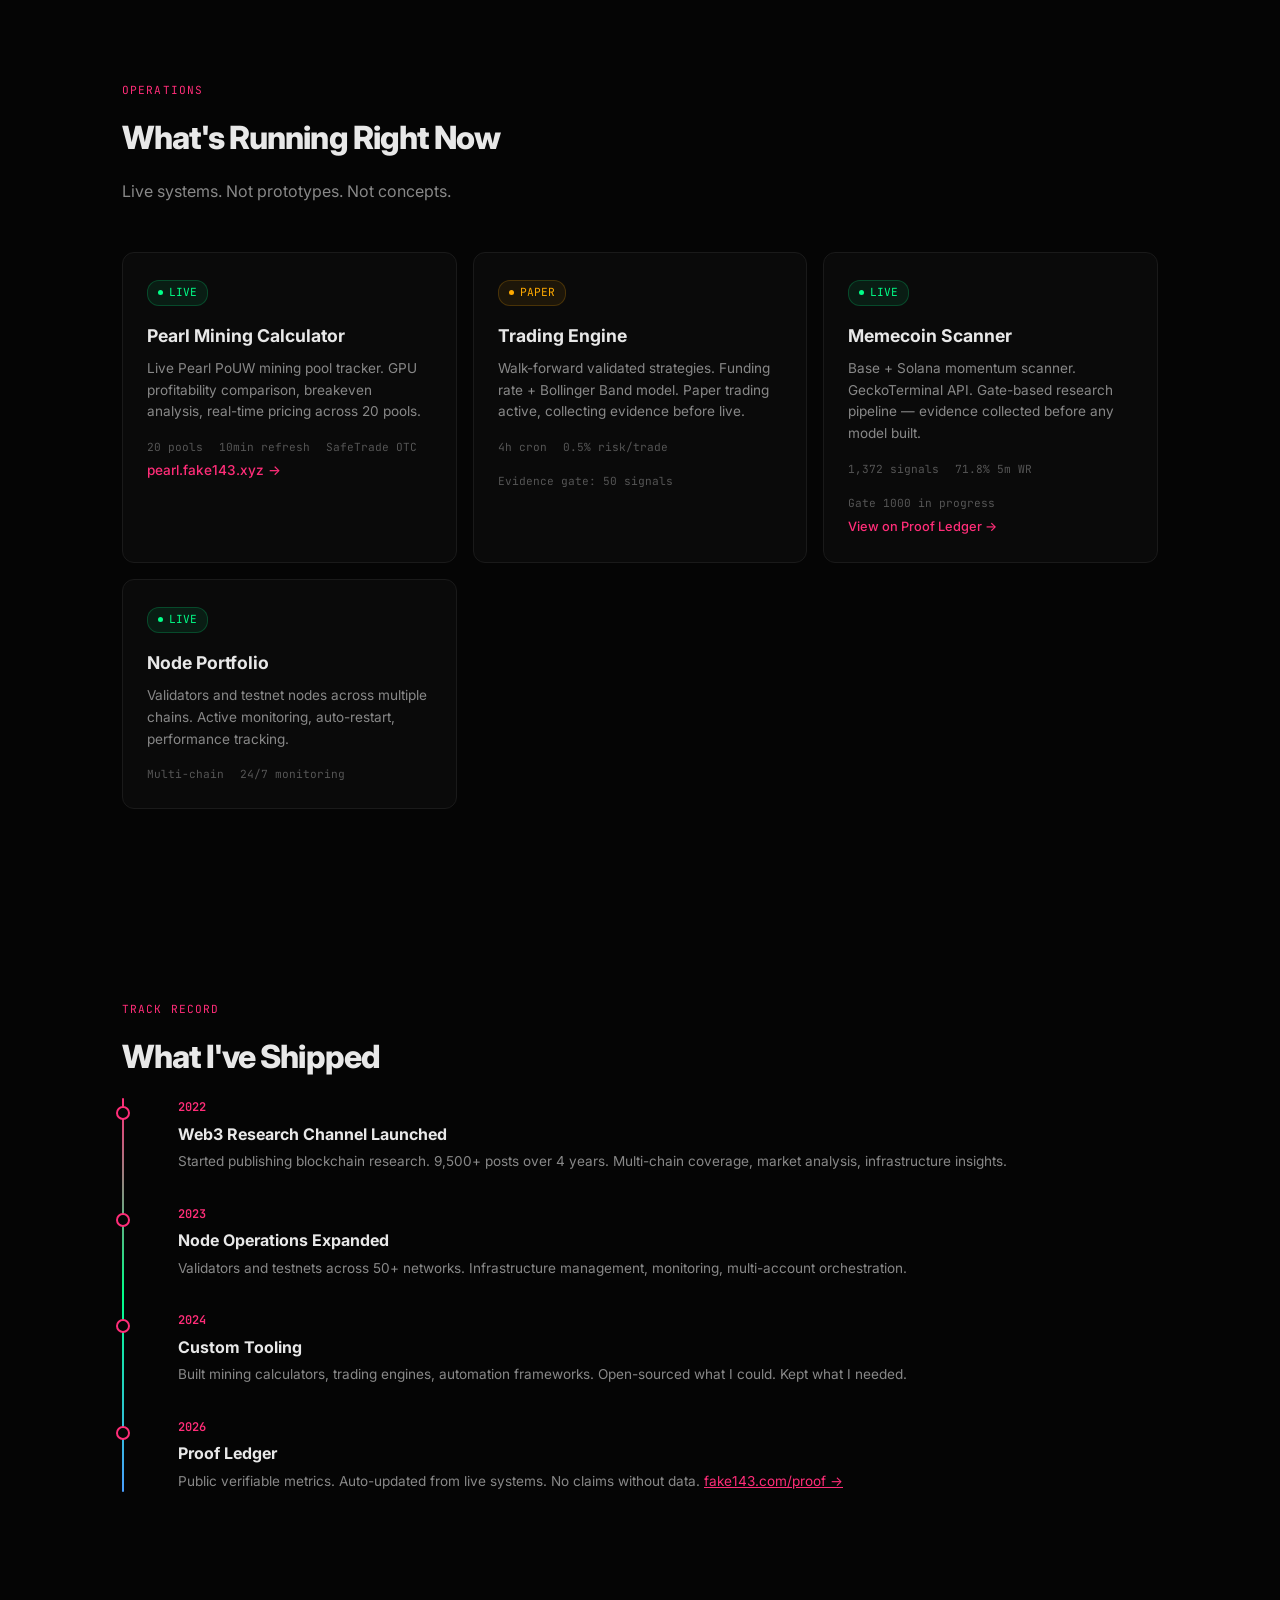
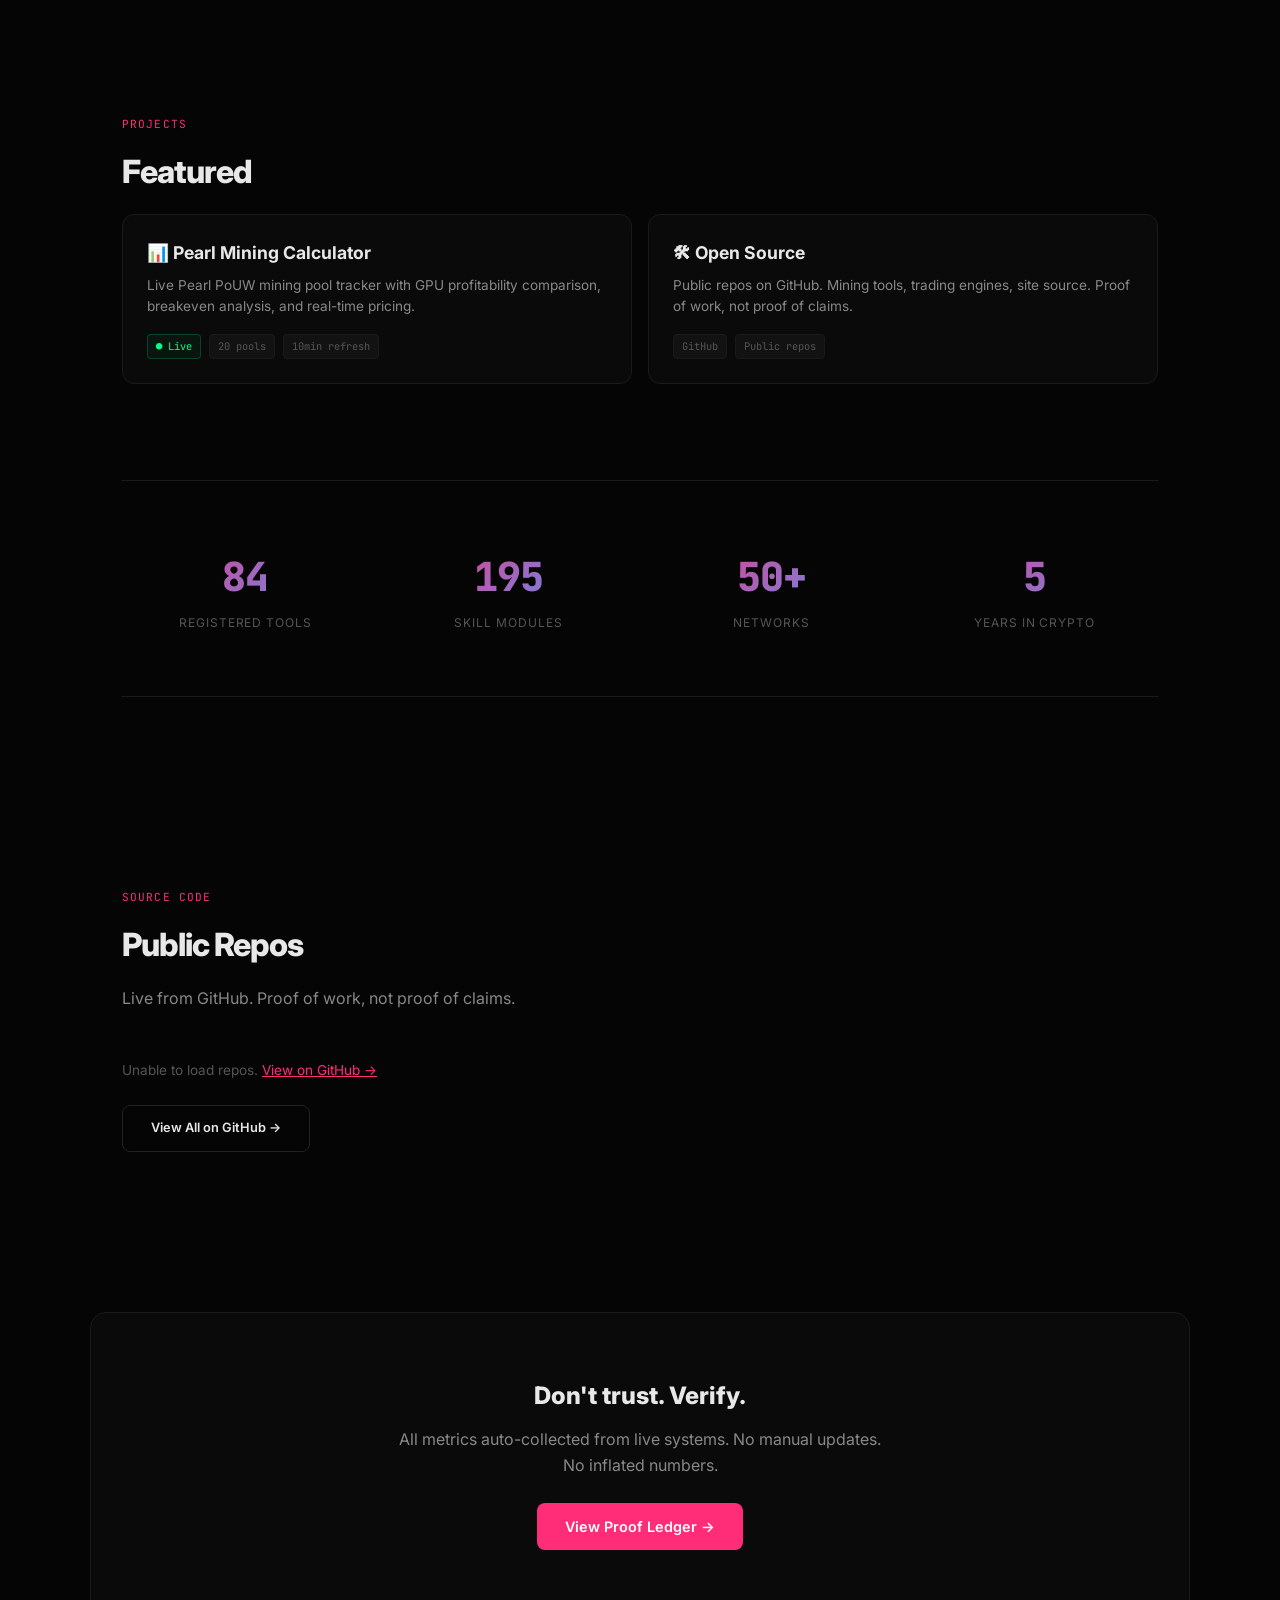
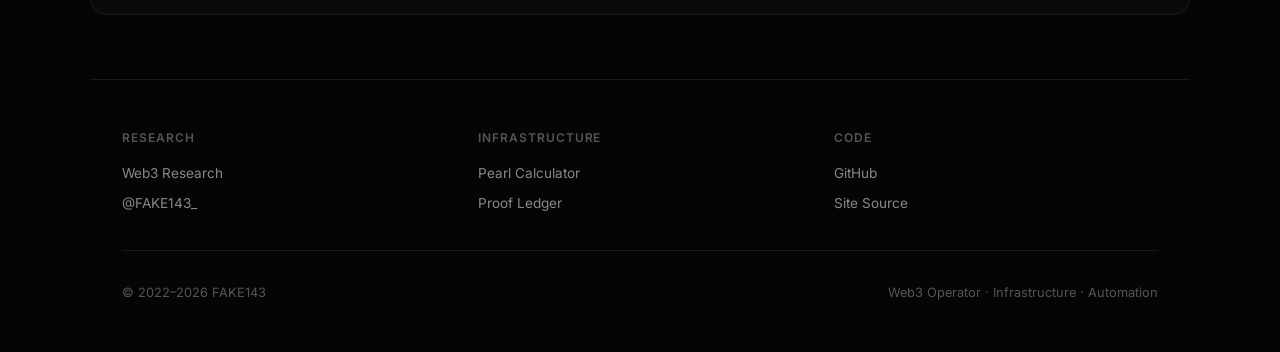
==== commit 1253f801: "Update pool count: 5 → 20" ====
--- a/index.html
+++ b/index.html
@@ -902,9 +902,9 @@
       <div class="ops-card">
         <div class="status live"><span class="dot"></span> LIVE</div>
         <h3>Pearl Mining Calculator</h3>
-        <p>Live Pearl PoUW mining pool tracker. GPU profitability comparison, breakeven analysis, real-time pricing across 5 pools.</p>
+        <p>Live Pearl PoUW mining pool tracker. GPU profitability comparison, breakeven analysis, real-time pricing across 20 pools.</p>
         <div class="meta">
-          <span>5 pools</span>
+          <span>20 pools</span>
           <span>10min refresh</span>
           <span>SafeTrade OTC</span>
         </div>
@@ -981,7 +981,7 @@
         <p>Live Pearl PoUW mining pool tracker with GPU profitability comparison, breakeven analysis, and real-time pricing.</p>
         <div class="tags">
           <span class="tag live">● Live</span>
-          <span class="tag">5 pools</span>
+          <span class="tag">20 pools</span>
           <span class="tag">10min refresh</span>
         </div>
       </a>
